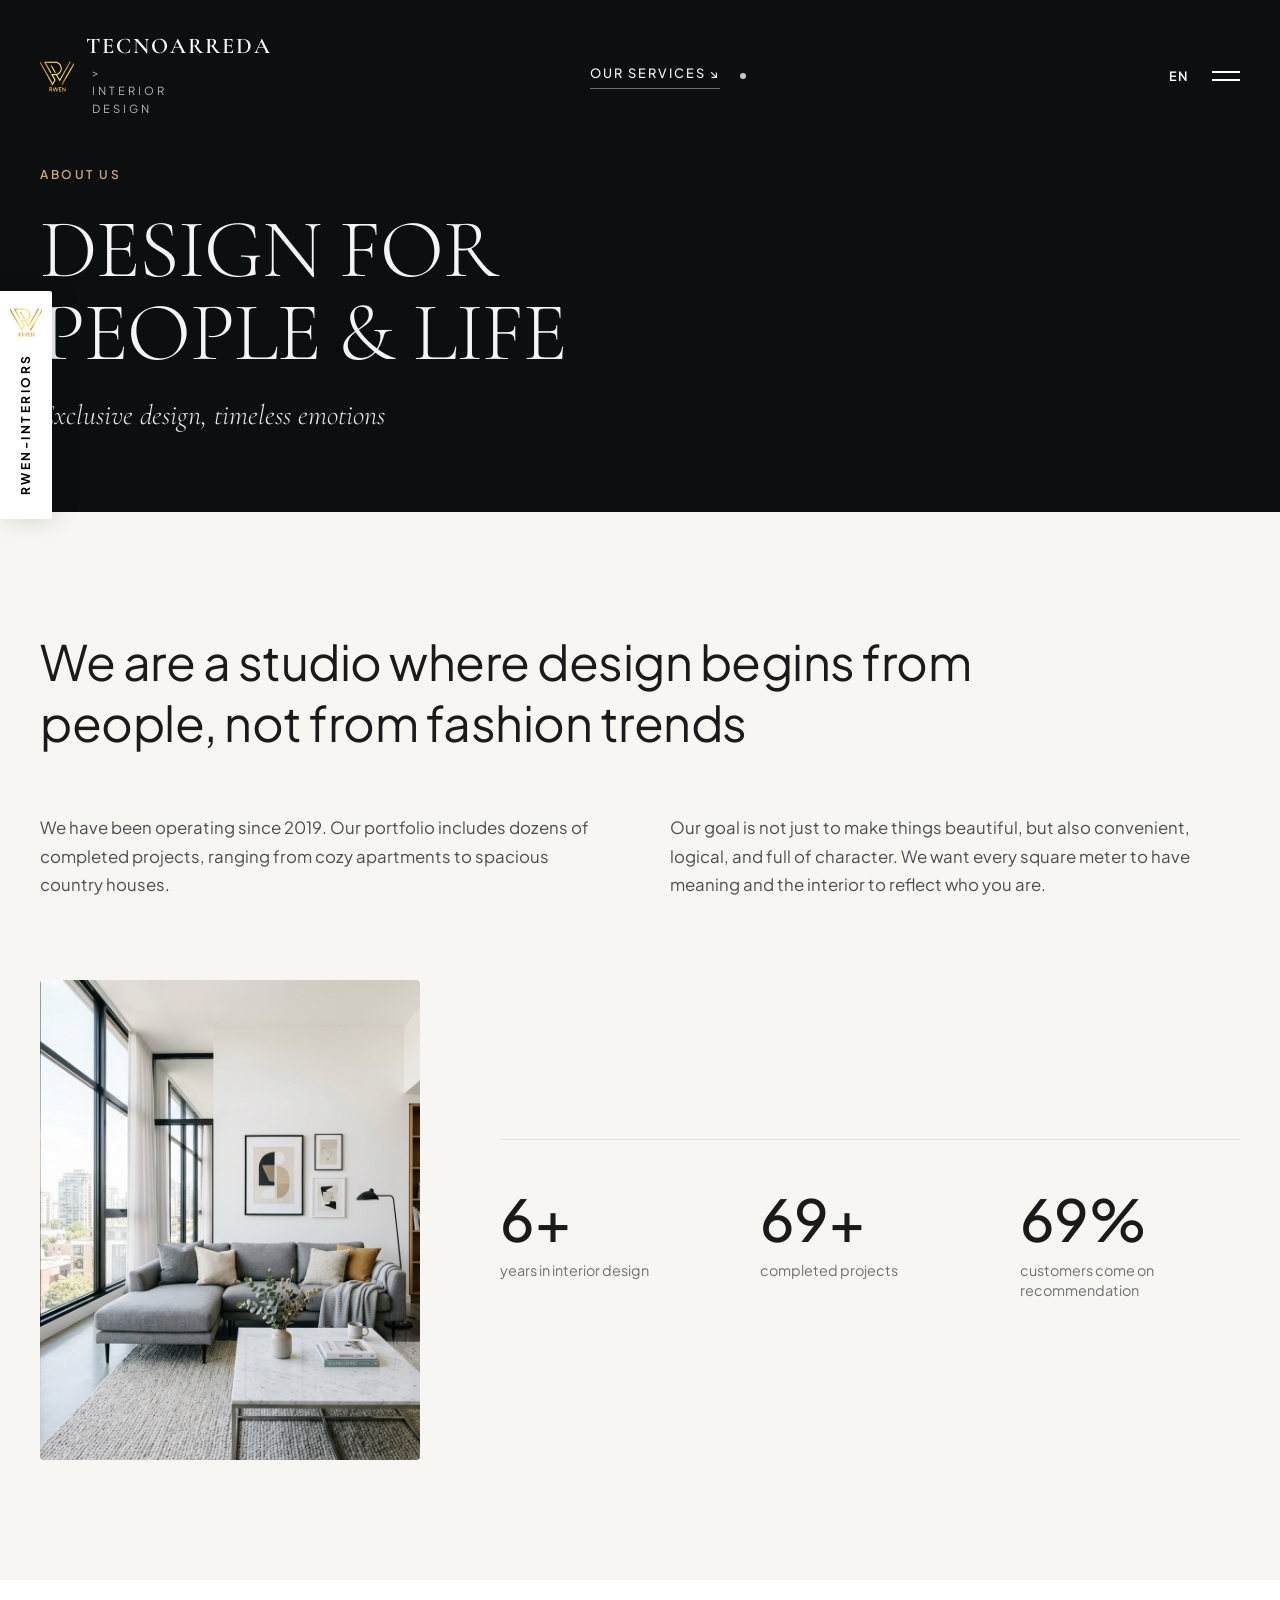
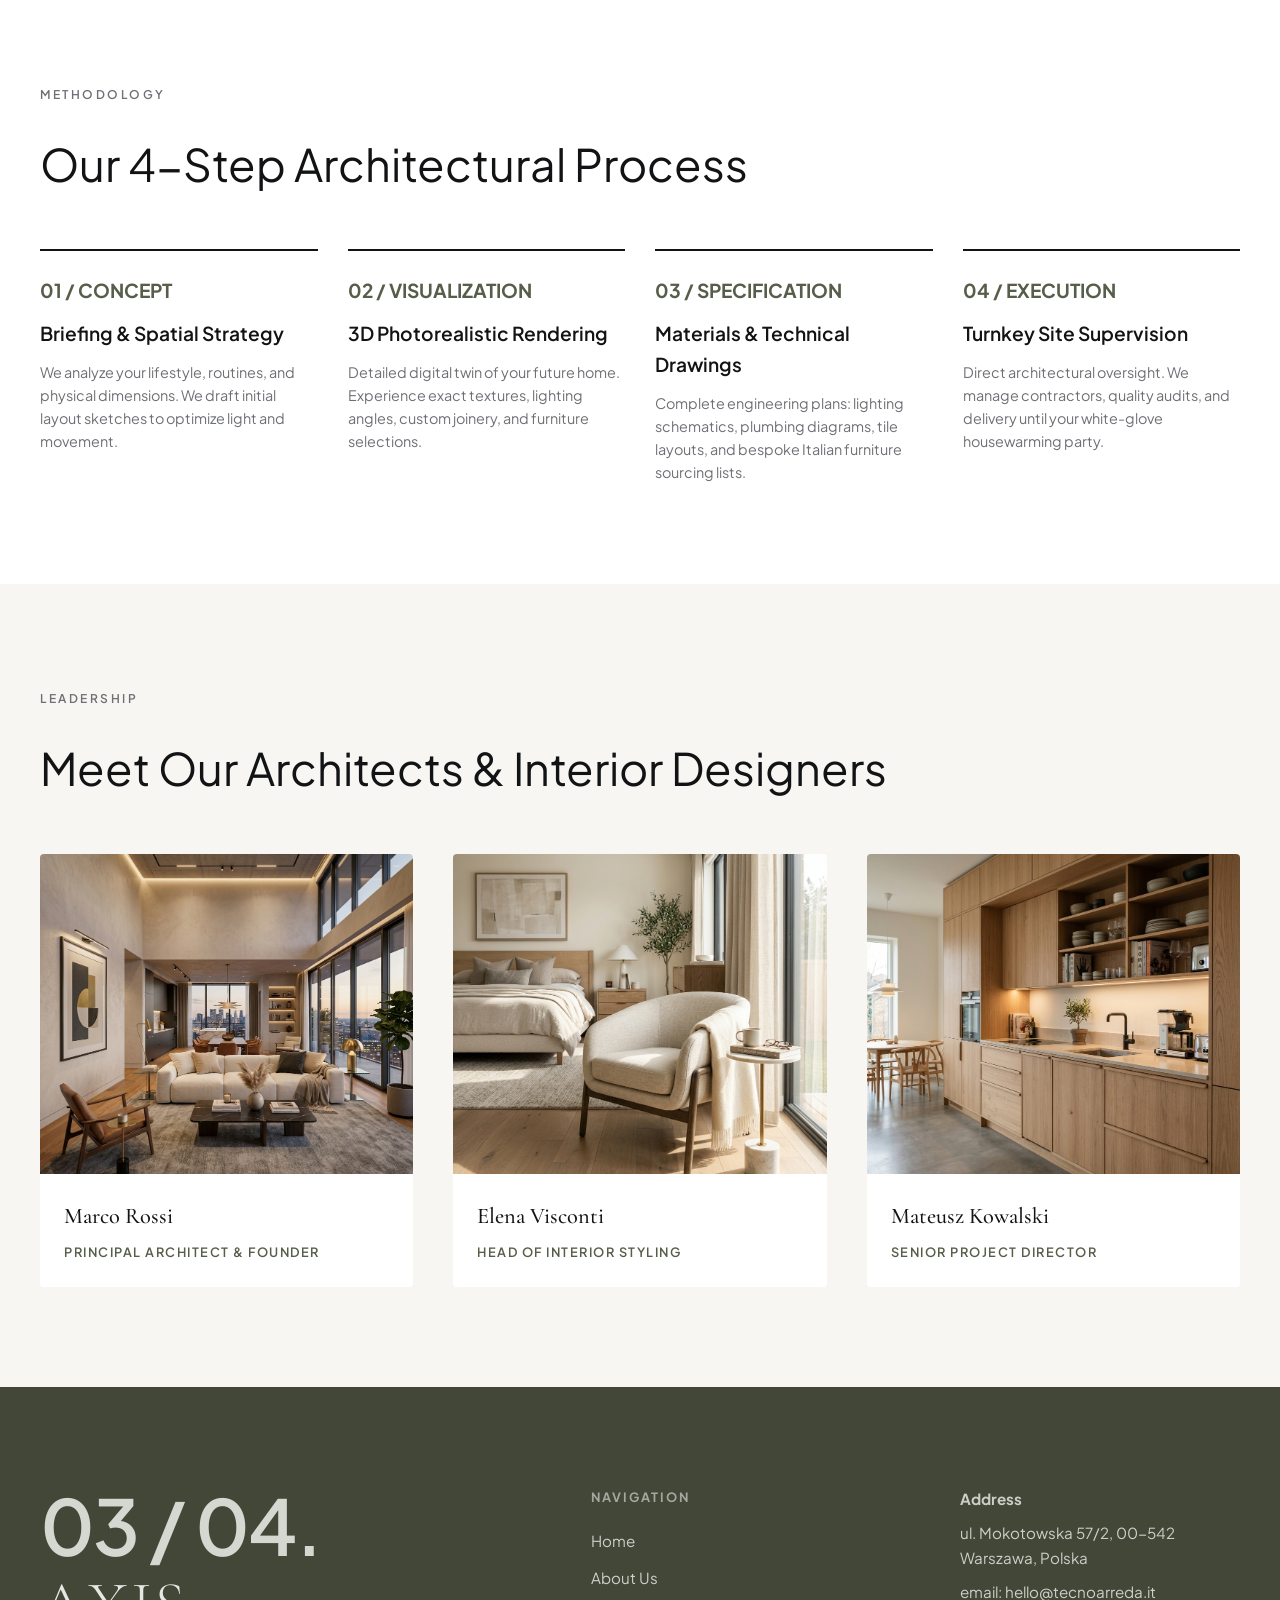
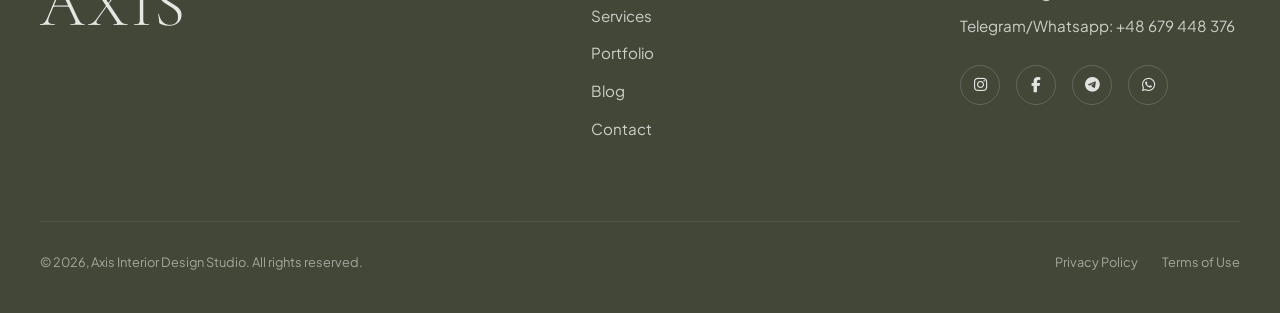
==== aboutt.html @ e4cf28a7 "ui" ====
<!DOCTYPE html>
<html lang="en">
<head>
  <meta charset="UTF-8">
  <meta name="viewport" content="width=device-width, initial-scale=1.0">
  <title>About Us | TECNOARREDA > INTERIOR DESIGN</title>
  <meta name="description" content="Discover the philosophy and team behind Tecnoarreda Architecture Studio. Designing tailored spaces for people since 2019.">
  
  <link rel="stylesheet" href="css/style.css">
  <link rel="stylesheet" href="https://cdnjs.cloudflare.com/ajax/libs/font-awesome/6.4.0/css/all.min.css">
</head>
<body>

  <!-- Left Vertical Badge -->
  <div class="vertical-badge">
    <img src="logo.png" alt="RWEN Interiors Logo" class="badge-logo-img">
    <span class="badge-text">RWEN-INTERIORS</span>
  </div>

  <!-- Site Header -->
  <header class="site-header">
    <div class="header-inner">
      <div class="logo-wrapper">
        <a href="index.html" class="logo-wrapper">
          <img src="logo.png" alt="RWEN Interiors Logo" class="header-logo-img">
          <span class="logo-text">TECNOARREDA <span>> INTERIOR DESIGN</span></span>
        </a>
      </div>
      
      <div class="nav-middle">
        <a href="index.html#services" class="nav-services-btn trigger-modal">
          OUR SERVICES ↘
        </a>
        <div class="nav-dot"></div>
      </div>

      <div class="nav-right">
        <div class="lang-switch">
          <span class="lang-btn active">EN</span>
        </div>
        <div class="menu-toggle" aria-label="Toggle navigation">
          <span></span>
          <span></span>
        </div>
      </div>
    </div>
  </header>

  <!-- Mobile Drawer Menu -->
  <div class="mobile-nav-overlay">
    <div class="mobile-nav-close">&times;</div>
    <ul class="mobile-nav-links">
      <li><a href="index.html">Home</a></li>
      <li><a href="aboutt.html">About Us</a></li>
      <li><a href="index.html#services">Services</a></li>
      <li><a href="gallery.html">Portfolio</a></li>
      <li><a href="blog.html">Blog</a></li>
      <li><a href="contact.html">Contact</a></li>
    </ul>
    <div class="mobile-nav-footer">
      <p>TECNOARREDA Architecture Studio</p>
      <p>hello@tecnoarreda.it</p>
    </div>
  </div>

  <main>
    <!-- ABOUT HERO -->
    <section class="about-hero">
      <div class="container">
        <span class="section-label" style="color: var(--accent-gold);">ABOUT US</span>
        <h1 class="about-hero-title">DESIGN FOR<br>PEOPLE & LIFE</h1>
        <p class="hero-subtitle">
          Exclusive design, timeless emotions
        </p>
      </div>
    </section>

    <!-- PHILOSOPHY SECTION -->
    <section class="about-section">
      <div class="container">
        <div class="about-header">
          <h2 class="about-title">
            We are a studio where design begins from people, not from fashion trends
          </h2>
        </div>

        <div class="about-columns">
          <p class="about-text-p">
            We have been operating since 2019. Our portfolio includes dozens of completed projects, ranging from cozy apartments to spacious country houses.
          </p>
          <p class="about-text-p">
            Our goal is not just to make things beautiful, but also convenient, logical, and full of character. We want every square meter to have meaning and the interior to reflect who you are.
          </p>
        </div>

        <div class="about-grid-content">
          <div class="about-img-box">
            <img src="images/about_interior.jpg" alt="Tecnoarreda Studio Design">
          </div>

          <div class="about-stats-container">
            <div class="stat-item">
              <span class="stat-number" data-target="6" data-suffix="+">6+</span>
              <span class="stat-label">years in interior design</span>
            </div>
            <div class="stat-item">
              <span class="stat-number" data-target="100" data-suffix="+">100+</span>
              <span class="stat-label">completed projects</span>
            </div>
            <div class="stat-item">
              <span class="stat-number" data-target="90" data-suffix="%">90%</span>
              <span class="stat-label">customers come on recommendation</span>
            </div>
          </div>
        </div>
      </div>
    </section>

    <!-- WORKFLOW PROCESS SECTION -->
    <section class="workflow-section">
      <div class="container">
        <span class="section-label">METHODOLOGY</span>
        <h2 style="font-family: var(--font-sans); font-size: clamp(2rem, 3.5vw, 3.5rem); font-weight: 400;">
          Our 4-Step Architectural Process
        </h2>

        <div class="workflow-grid">
          <div class="workflow-card">
            <div class="workflow-num">01 / CONCEPT</div>
            <h3 class="workflow-title">Briefing & Spatial Strategy</h3>
            <p class="workflow-desc">
              We analyze your lifestyle, routines, and physical dimensions. We draft initial layout sketches to optimize light and movement.
            </p>
          </div>

          <div class="workflow-card">
            <div class="workflow-num">02 / VISUALIZATION</div>
            <h3 class="workflow-title">3D Photorealistic Rendering</h3>
            <p class="workflow-desc">
              Detailed digital twin of your future home. Experience exact textures, lighting angles, custom joinery, and furniture selections.
            </p>
          </div>

          <div class="workflow-card">
            <div class="workflow-num">03 / SPECIFICATION</div>
            <h3 class="workflow-title">Materials & Technical Drawings</h3>
            <p class="workflow-desc">
              Complete engineering plans: lighting schematics, plumbing diagrams, tile layouts, and bespoke Italian furniture sourcing lists.
            </p>
          </div>

          <div class="workflow-card">
            <div class="workflow-num">04 / EXECUTION</div>
            <h3 class="workflow-title">Turnkey Site Supervision</h3>
            <p class="workflow-desc">
              Direct architectural oversight. We manage contractors, quality audits, and delivery until your white-glove housewarming party.
            </p>
          </div>
        </div>
      </div>
    </section>

    <!-- TEAM SECTION -->
    <section class="team-section">
      <div class="container">
        <span class="section-label">LEADERSHIP</span>
        <h2 style="font-family: var(--font-sans); font-size: clamp(2rem, 3.5vw, 3.5rem); font-weight: 400;">
          Meet Our Architects & Interior Designers
        </h2>

        <div class="team-grid">
          <div class="team-card">
            <div class="team-img-box">
              <img src="images/contact_1.jpg" alt="Lead Architect">
            </div>
            <div class="team-info">
              <h3 class="team-name">Marco Rossi</h3>
              <span class="team-role">Principal Architect & Founder</span>
            </div>
          </div>

          <div class="team-card">
            <div class="team-img-box">
              <img src="images/contact_2.jpg" alt="Interior Design Director">
            </div>
            <div class="team-info">
              <h3 class="team-name">Elena Visconti</h3>
              <span class="team-role">Head of Interior Styling</span>
            </div>
          </div>

          <div class="team-card">
            <div class="team-img-box">
              <img src="images/testimonial_1.jpg" alt="Project Director">
            </div>
            <div class="team-info">
              <h3 class="team-name">Mateusz Kowalski</h3>
              <span class="team-role">Senior Project Director</span>
            </div>
          </div>
        </div>
      </div>
    </section>
  </main>

  <!-- FOOTER -->
  <footer class="site-footer">
    <div class="container">
      <div class="footer-top">
        <div class="footer-brand">
          <span class="footer-big-num">03 / 04.</span>
          <h2 class="footer-logo-title">Axis</h2>
        </div>

        <div class="footer-nav-col">
          <h4>Navigation</h4>
          <ul>
            <li><a href="index.html">Home</a></li>
            <li><a href="aboutt.html">About Us</a></li>
            <li><a href="index.html#services">Services</a></li>
            <li><a href="gallery.html">Portfolio</a></li>
            <li><a href="blog.html">Blog</a></li>
            <li><a href="contact.html">Contact</a></li>
          </ul>
        </div>

        <div class="footer-contact-info">
          <h4>Address</h4>
          <p>ul. Mokotowska 57/2, 00-542 Warszawa, Polska</p>
          <p>email: hello@tecnoarreda.it</p>
          <p>Telegram/Whatsapp: +48 679 448 376</p>

          <div class="footer-socials">
            <a href="#" class="social-icon-btn" aria-label="Instagram"><i class="fab fa-instagram"></i></a>
            <a href="#" class="social-icon-btn" aria-label="Facebook"><i class="fab fa-facebook-f"></i></a>
            <a href="#" class="social-icon-btn" aria-label="Telegram"><i class="fab fa-telegram-plane"></i></a>
            <a href="#" class="social-icon-btn" aria-label="WhatsApp"><i class="fab fa-whatsapp"></i></a>
          </div>
        </div>
      </div>

      <div class="footer-bottom">
        <p>© 2026, Axis Interior Design Studio. All rights reserved.</p>
        <div class="footer-links-inline">
          <a href="#">Privacy Policy</a>
          <a href="#">Terms of Use</a>
        </div>
      </div>
    </div>
  </footer>

  <!-- Modal Dialog -->
  <div class="modal-overlay">
    <div class="modal-box">
      <span class="modal-close">&times;</span>
      <h3 style="font-family: var(--font-serif); font-size: 2rem; margin-bottom: 12px;">Book a Design Consultation</h3>
      <p style="color: var(--text-muted); font-size: 0.95rem; margin-bottom: 24px;">Our lead interior architects will guide you through space planning, material choices, and cost estimation.</p>
      <form class="contact-form">
        <div class="form-group">
          <input type="text" class="form-input" placeholder="Your Name" required>
        </div>
        <div class="form-group">
          <input type="email" class="form-input" placeholder="Email Address" required>
        </div>
        <button type="submit" class="submit-btn" style="width: 100%;">REQUEST CONSULTATION</button>
      </form>
    </div>
  </div>

  <div class="toast-msg">
    ✓ Thank you! Your request has been sent. We will contact you shortly.
  </div>

  <script src="js/main.js"></script>
</body>
</html>
---- css/style.css ----
/* ==========================================================================
   TECNOARREDA > INTERIOR DESIGN - LUXURY ARCHITECTURAL DESIGN SYSTEM
   ========================================================================== */

@import url('https://fonts.googleapis.com/css2?family=Cormorant+Garamond:ital,wght@0,300;0,400;0,500;0,600;0,700;1,400&family=Plus+Jakarta+Sans:wght@300;400;500;600;700&display=swap');

:root {
  /* Color Palette */
  --bg-dark: #0d0e10;
  --bg-dark-card: #15171b;
  --bg-light: #f7f6f2;
  --bg-light-alt: #efeee8;
  --bg-footer: #424738;
  
  --text-dark: #121315;
  --text-muted: #6e7075;
  --text-light: #f5f5f7;
  --text-light-muted: #a1a3a8;
  
  --accent-gold: #c8a876;
  --accent-olive: #565d49;
  --border-light: rgba(0, 0, 0, 0.08);
  --border-dark: rgba(255, 255, 255, 0.12);

  /* Typography */
  --font-serif: 'Cormorant Garamond', Georgia, serif;
  --font-sans: 'Plus Jakarta Sans', -apple-system, BlinkMacSystemFont, sans-serif;
  
  /* Transitions */
  --transition-smooth: all 0.4s cubic-bezier(0.16, 1, 0.3, 1);
  --transition-fast: all 0.2s ease;
}

/* Reset & Global Base Styles */
*, *::before, *::after {
  box-sizing: border-box;
  margin: 0;
  padding: 0;
}

html {
  scroll-behavior: smooth;
  font-size: 16px;
  background-color: var(--bg-dark);
  color: var(--text-dark);
  font-family: var(--font-sans);
  -webkit-font-smoothing: antialiased;
}

body {
  overflow-x: hidden;
  background-color: var(--bg-light);
  line-height: 1.6;
}

a {
  color: inherit;
  text-decoration: none;
  transition: var(--transition-fast);
}

button {
  font-family: inherit;
  cursor: pointer;
  border: none;
  background: none;
}

img {
  max-width: 100%;
  height: auto;
  display: block;
}

/* Selection Color */
::selection {
  background: #333;
  color: #fff;
}

/* Custom Scrollbar */
::-webkit-scrollbar {
  width: 6px;
}
::-webkit-scrollbar-track {
  background: var(--bg-dark);
}
::-webkit-scrollbar-thumb {
  background: #444;
  border-radius: 3px;
}
::-webkit-scrollbar-thumb:hover {
  background: var(--accent-gold);
}

/* Layout Utilities */
.container {
  width: 100%;
  max-width: 1440px;
  margin: 0 auto;
  padding: 0 40px;
}

@media (max-width: 768px) {
  .container {
    padding: 0 20px;
  }
}

.section-label {
  font-size: 0.75rem;
  text-transform: uppercase;
  letter-spacing: 2.5px;
  color: var(--text-muted);
  font-weight: 600;
  margin-bottom: 24px;
  display: inline-block;
}

/* ==========================================================================
   LEFT FIXED BADGE / SIDEBAR
   ========================================================================== */
.vertical-badge {
  position: fixed;
  left: 0;
  top: 45%;
  transform: translateY(-50%);
  z-index: 100;
  background: #ffffff;
  color: #000000;
  padding: 16px 10px 24px 10px;
  display: flex;
  flex-direction: column;
  align-items: center;
  gap: 16px;
  box-shadow: 4px 0 25px rgba(0, 0, 0, 0.15);
  font-family: var(--font-sans);
  border-top-right-radius: 2px;
  border-bottom-right-radius: 2px;
}

.vertical-badge .badge-logo-img {
  width: 32px;
  height: auto;
  display: block;
}

.vertical-badge .badge-text {
  writing-mode: vertical-rl;
  transform: rotate(180deg);
  font-size: 0.75rem;
  font-weight: 700;
  letter-spacing: 2.5px;
  text-transform: uppercase;
  color: #000000;
  white-space: nowrap;
}

@media (max-width: 1024px) {
  .vertical-badge {
    display: none;
  }
}

/* ==========================================================================
   HEADER NAVIGATION
   ========================================================================== */
.site-header {
  position: fixed;
  top: 0;
  left: 0;
  width: 100%;
  z-index: 90;
  padding: 28px 40px;
  transition: var(--transition-smooth);
  color: var(--text-light);
}

.site-header.scrolled {
  background: rgba(13, 14, 16, 0.85);
  backdrop-filter: blur(12px);
  padding: 18px 40px;
  border-bottom: 1px solid var(--border-dark);
}

.header-inner {
  display: flex;
  align-items: center;
  justify-content: space-between;
  max-width: 1440px;
  margin: 0 auto;
}

.logo-wrapper {
  display: flex;
  align-items: center;
  gap: 12px;
}

.header-logo-img {
  height: 32px;
  width: auto;
  object-fit: contain;
}

.logo-text {
  font-family: var(--font-serif);
  font-size: 1.4rem;
  font-weight: 600;
  letter-spacing: 2px;
  text-transform: uppercase;
  color: #ffffff;
  width: 80px;
}

.logo-text span {
  font-family: var(--font-sans);
  font-size: 0.7rem;
  font-weight: 400;
  letter-spacing: 3px;
  opacity: 0.7;
  display: inline-block;
  margin-left: 6px;
}

.nav-middle {
  display: flex;
  align-items: center;
  gap: 20px;
}

.nav-services-btn {
  font-size: 0.8rem;
  text-transform: uppercase;
  letter-spacing: 2px;
  font-weight: 500;
  color: var(--text-light);
  display: flex;
  align-items: center;
  gap: 8px;
  padding-bottom: 4px;
  border-bottom: 1px solid rgba(255, 255, 255, 0.4);
  transition: var(--transition-fast);
}

.nav-services-btn:hover {
  border-bottom-color: #ffffff;
  transform: translateY(-1px);
}

.nav-dot {
  width: 6px;
  height: 6px;
  background-color: var(--text-light);
  border-radius: 50%;
  opacity: 0.8;
}

.nav-right {
  display: flex;
  align-items: center;
  gap: 24px;
}

.lang-switch {
  display: flex;
  align-items: center;
  gap: 6px;
  font-size: 0.8rem;
  font-weight: 600;
  letter-spacing: 1px;
}

.lang-btn {
  color: rgba(255, 255, 255, 0.5);
  transition: var(--transition-fast);
  cursor: pointer;
}

.lang-btn.active, .lang-btn:hover {
  color: #ffffff;
}

.menu-toggle {
  display: flex;
  flex-direction: column;
  justify-content: center;
  gap: 6px;
  width: 28px;
  height: 24px;
  cursor: pointer;
}

.menu-toggle span {
  display: block;
  width: 100%;
  height: 2px;
  background-color: #ffffff;
  transition: var(--transition-smooth);
}

.menu-toggle:hover span:first-child {
  transform: translateX(3px);
}
.menu-toggle:hover span:last-child {
  transform: translateX(-3px);
}

/* Mobile Drawer Menu */
.mobile-nav-overlay {
  position: fixed;
  top: 0;
  right: -100%;
  width: 100%;
  max-width: 480px;
  height: 100vh;
  background-color: var(--bg-dark);
  z-index: 100;
  padding: 80px 40px;
  display: flex;
  flex-direction: column;
  justify-content: space-between;
  transition: var(--transition-smooth);
  box-shadow: -10px 0 30px rgba(0, 0, 0, 0.5);
}

.mobile-nav-overlay.open {
  right: 0;
}

.mobile-nav-close {
  position: absolute;
  top: 30px;
  right: 40px;
  font-size: 2rem;
  color: #fff;
  cursor: pointer;
}

.mobile-nav-links {
  list-style: none;
  display: flex;
  flex-direction: column;
  gap: 24px;
}

.mobile-nav-links a {
  font-family: var(--font-serif);
  font-size: 2.2rem;
  color: rgba(255, 255, 255, 0.7);
  transition: var(--transition-fast);
}

.mobile-nav-links a:hover {
  color: #ffffff;
  padding-left: 10px;
}

.mobile-nav-footer {
  color: var(--text-light-muted);
  font-size: 0.85rem;
}

/* ==========================================================================
   SECTION 1: HERO SECTION
   ========================================================================== */
.hero-section {
  position: relative;
  width: 100%;
  min-height: 100vh;
  background-color: var(--bg-dark);
  color: var(--text-light);
  display: flex;
  flex-direction: column;
  justify-content: space-between;
  padding: 160px 0 60px 0;
  overflow: hidden;
}

.hero-bg-wrapper {
  position: absolute;
  top: 0;
  left: 0;
  width: 100%;
  height: 100%;
  z-index: 1;
}

.hero-bg-img {
  width: 100%;
  height: 100%;
  object-fit: cover;
  filter: brightness(0.45) contrast(1.1);
  transform: scale(1.05);
  animation: heroZoom 20s infinite alternate ease-in-out;
}

@keyframes heroZoom {
  0% { transform: scale(1.03); }
  100% { transform: scale(1.08); }
}

.hero-overlay {
  position: absolute;
  top: 0;
  left: 0;
  width: 100%;
  height: 100%;
  background: linear-gradient(180deg, rgba(13, 14, 16, 0.6) 0%, rgba(13, 14, 16, 0.2) 50%, rgba(13, 14, 16, 0.85) 100%);
  z-index: 2;
}

.hero-content {
  position: relative;
  z-index: 5;
  height: 100%;
  display: flex;
  flex-direction: column;
  justify-content: space-between;
}

.hero-typography {
  margin-top: 40px;
}

.hero-title-top {
  font-family: var(--font-serif);
  font-size: clamp(3.2rem, 8.5vw, 8.5rem);
  font-weight: 300;
  line-height: 0.95;
  letter-spacing: -1px;
  text-transform: uppercase;
  color: #ffffff;
  text-shadow: 0 4px 20px rgba(0, 0, 0, 0.4);
}

.hero-title-bottom {
  font-family: var(--font-serif);
  font-size: clamp(3.2rem, 8.5vw, 8.5rem);
  font-weight: 300;
  line-height: 0.95;
  letter-spacing: -1px;
  text-transform: uppercase;
  color: #ffffff;
  text-align: right;
  margin-top: 10px;
  text-shadow: 0 4px 20px rgba(0, 0, 0, 0.4);
}

.hero-bottom-bar {
  display: flex;
  justify-content: space-between;
  align-items: flex-end;
  margin-top: 80px;
  padding-top: 30px;
  border-top: 1px solid rgba(255, 255, 255, 0.15);
}

.hero-subtitle {
  font-family: var(--font-serif);
  font-size: clamp(1.4rem, 2.2vw, 2.4rem);
  font-weight: 300;
  font-style: italic;
  max-width: 450px;
  line-height: 1.2;
  color: rgba(255, 255, 255, 0.9);
}

.hero-scroll-indicator {
  display: flex;
  align-items: center;
  gap: 12px;
  font-size: 0.75rem;
  letter-spacing: 2px;
  text-transform: uppercase;
  opacity: 0.7;
}

.hero-scroll-line {
  width: 40px;
  height: 1px;
  background-color: #fff;
  position: relative;
  overflow: hidden;
}

.hero-scroll-line::after {
  content: '';
  position: absolute;
  top: 0;
  left: -100%;
  width: 100%;
  height: 100%;
  background-color: var(--accent-gold);
  animation: scrollLine 2s infinite;
}

@keyframes scrollLine {
  0% { left: -100%; }
  100% { left: 100%; }
}

/* ==========================================================================
   SECTION 2: ABOUT US
   ========================================================================== */
.about-section {
  padding: 120px 0;
  background-color: var(--bg-light);
  color: var(--text-dark);
}

.about-header {
  margin-bottom: 60px;
}

.about-title {
  font-family: var(--font-sans);
  font-size: clamp(2rem, 3.8vw, 3.8rem);
  font-weight: 400;
  line-height: 1.25;
  letter-spacing: -0.5px;
  max-width: 1100px;
  color: #1a1a1a;
}

.about-columns {
  display: grid;
  grid-template-columns: 1fr 1fr;
  gap: 60px;
  margin-bottom: 80px;
}

@media (max-width: 768px) {
  .about-columns {
    grid-template-columns: 1fr;
    gap: 30px;
  }
}

.about-text-p {
  font-size: 1.05rem;
  color: #4a4c52;
  line-height: 1.7;
}

.about-grid-content {
  display: grid;
  grid-template-columns: 380px 1fr;
  gap: 80px;
  align-items: center;
}

@media (max-width: 1024px) {
  .about-grid-content {
    grid-template-columns: 1fr;
    gap: 50px;
  }
}

.about-img-box {
  width: 100%;
  height: 480px;
  overflow: hidden;
  border-radius: 4px;
  position: relative;
}

.about-img-box img {
  width: 100%;
  height: 100%;
  object-fit: cover;
  transition: transform 0.8s ease;
}

.about-img-box:hover img {
  transform: scale(1.05);
}

.about-stats-container {
  display: grid;
  grid-template-columns: repeat(3, 1fr);
  gap: 40px;
  border-top: 1px solid var(--border-light);
  padding-top: 50px;
}

@media (max-width: 640px) {
  .about-stats-container {
    grid-template-columns: 1fr;
    gap: 30px;
  }
}

.stat-item {
  display: flex;
  flex-direction: column;
}

.stat-number {
  font-family: var(--font-sans);
  font-size: clamp(3rem, 4.5vw, 4.5rem);
  font-weight: 500;
  line-height: 1;
  color: #1a1a1a;
  margin-bottom: 12px;
}

.stat-label {
  font-size: 0.9rem;
  color: var(--text-muted);
  max-width: 160px;
  line-height: 1.4;
}

/* ==========================================================================
   SECTION 3: POPULAR SERVICES
   ========================================================================== */
.services-section {
  padding: 120px 0;
  background-color: #ffffff;
  color: var(--text-dark);
}

.services-top-bar {
  display: flex;
  justify-content: space-between;
  align-items: flex-end;
  margin-bottom: 40px;
}

.services-title {
  font-family: var(--font-sans);
  font-size: clamp(2rem, 3.5vw, 3.5rem);
  font-weight: 400;
  max-width: 750px;
  line-height: 1.2;
}

.see-all-link {
  font-size: 0.85rem;
  font-weight: 600;
  text-transform: uppercase;
  letter-spacing: 1px;
  color: var(--text-muted);
  border-bottom: 1px solid var(--text-muted);
  padding-bottom: 4px;
  transition: var(--transition-fast);

}

.see-all-link:hover {
  color: #000;
  border-bottom-color: #000;
}

.services-note {
  font-size: 0.85rem;
  color: var(--text-muted);
  max-width: 500px;
  margin-bottom: 60px;
}

.services-list {
  display: flex;
  flex-direction: column;
  border-top: 1px solid var(--border-light);
}

.service-row {
  border-bottom: 1px solid var(--border-light);
  padding: 40px 0;
  display: grid;
  grid-template-columns: 280px 1fr 180px;
  gap: 40px;
  align-items: start;
  transition: background-color 0.3s ease;
}

.service-row:hover {
  background-color: #fbfbf9;
}

@media (max-width: 900px) {
  .service-row {
    grid-template-columns: 1fr;
    gap: 20px;
  }
}

.service-name {
  font-size: 1.4rem;
  font-weight: 500;
  color: #1a1a1a;
}

.service-desc-short {
  font-size: 0.95rem;
  color: var(--text-muted);
  margin-top: 8px;
}

.service-included {
  font-size: 0.95rem;
  color: #333;
}

.service-included-title {
  font-size: 0.8rem;
  text-transform: uppercase;
  letter-spacing: 1px;
  color: var(--text-muted);
  margin-bottom: 12px;
  font-weight: 600;
}

.service-included ul {
  list-style: none;
  display: flex;
  flex-direction: column;
  gap: 8px;
}

.service-included ul li {
  position: relative;
  padding-left: 16px;
  line-height: 1.5;
}

.service-included ul li::before {
  content: '—';
  position: absolute;
  left: 0;
  color: var(--text-muted);
}

.service-price {
  font-size: 1.3rem;
  font-weight: 500;
  color: #1a1a1a;
  text-align: right;
}

@media (max-width: 900px) {
  .service-price {
    text-align: left;
  }
}

.service-banner-wrapper {
  margin-top: 90px;
  width: 100%;
  height: 580px;
  border-radius: 6px;
  overflow: hidden;
}

.service-banner-wrapper img {
  width: 100%;
  height: 100%;
  object-fit: cover;
}

/* ==========================================================================
   SECTION 4: FEEDBACK / TESTIMONIALS
   ========================================================================== */
.feedback-section {
  padding: 120px 0;
  background-color: var(--bg-light);
  color: var(--text-dark);
}

.feedback-header-flex {
  display: flex;
  justify-content: space-between;
  align-items: flex-start;
  gap: 60px;
  margin-bottom: 60px;
}

@media (max-width: 768px) {
  .feedback-header-flex {
    flex-direction: column;
    gap: 20px;
  }
}

.feedback-main-title {
  font-family: var(--font-sans);
  font-size: clamp(2rem, 3.5vw, 3.5rem);
  font-weight: 400;
}

.feedback-intro-text {
  max-width: 520px;
  font-size: 0.95rem;
  color: var(--text-muted);
  line-height: 1.7;
}

.testimonials-grid {
  display: grid;
  grid-template-columns: 1fr 1fr;
  gap: 40px;
}

@media (max-width: 900px) {
  .testimonials-grid {
    grid-template-columns: 1fr;
  }
}

.testimonial-card {
  background: #ffffff;
  border-radius: 4px;
  padding: 32px;
  display: flex;
  flex-direction: column;
  justify-content: space-between;
  box-shadow: 0 4px 20px rgba(0,0,0,0.03);
  transition: transform 0.3s ease, box-shadow 0.3s ease;
}

.testimonial-card:hover {
  transform: translateY(-5px);
  box-shadow: 0 10px 30px rgba(0,0,0,0.08);
}

.testimonial-img-box {
  width: 100%;
  height: 320px;
  border-radius: 4px;
  overflow: hidden;
  margin-bottom: 24px;
}

.testimonial-img-box img {
  width: 100%;
  height: 100%;
  object-fit: cover;
}

.testimonial-quote {
  font-size: 1.05rem;
  color: #2c2d30;
  line-height: 1.6;
  margin-bottom: 20px;
}

.testimonial-author {
  font-size: 0.85rem;
  color: var(--text-muted);
  font-weight: 500;
}

.testimonial-sub {
  font-size: 0.8rem;
  color: #999;
  margin-top: 6px;
}

/* ==========================================================================
   SECTION 5: CONTACT / DISCUSS PROJECT
   ========================================================================== */
.contact-section {
  padding: 120px 0;
  background-color: #ffffff;
}

.contact-grid {
  display: grid;
  grid-template-columns: 1fr 1.1fr;
  gap: 80px;
  align-items: center;
}

@media (max-width: 1024px) {
  .contact-grid {
    grid-template-columns: 1fr;
    gap: 60px;
  }
}

.contact-title {
  font-family: var(--font-sans);
  font-size: clamp(2.2rem, 3.8vw, 3.8rem);
  font-weight: 400;
  line-height: 1.2;
  margin-bottom: 16px;
}

.contact-subtitle {
  font-size: 1rem;
  color: var(--text-muted);
  margin-bottom: 40px;
  max-width: 480px;
}

.contact-form {
  display: flex;
  flex-direction: column;
  gap: 24px;
}

.form-group {
  display: flex;
  flex-direction: column;
}

.form-input {
  width: 100%;
  padding: 16px 20px;
  border: 1px solid var(--border-light);
  background-color: #fbfbf9;
  font-family: var(--font-sans);
  font-size: 0.95rem;
  border-radius: 4px;
  transition: var(--transition-fast);
  outline: none;
}

.form-input:focus {
  border-color: var(--text-dark);
  background-color: #ffffff;
}

.submit-btn {
  background-color: var(--accent-olive);
  color: #ffffff;
  padding: 18px 30px;
  font-size: 0.85rem;
  text-transform: uppercase;
  letter-spacing: 2px;
  font-weight: 600;
  border-radius: 4px;
  transition: var(--transition-smooth);
  margin-top: 10px;
}

.submit-btn:hover {
  background-color: #3f4534;
  transform: translateY(-2px);
  box-shadow: 0 6px 20px rgba(86, 93, 73, 0.3);
}

.form-disclaimer {
  font-size: 0.75rem;
  color: #999;
  margin-top: 8px;
  line-height: 1.4;
}

/* Contact Image Collage */
.contact-collage {
  display: grid;
  grid-template-columns: 1.2fr 0.8fr;
  gap: 20px;
}

.collage-main {
  height: 480px;
  border-radius: 4px;
  overflow: hidden;
}

.collage-stacked {
  display: flex;
  flex-direction: column;
  gap: 20px;
}

.collage-sub {
  height: 230px;
  border-radius: 4px;
  overflow: hidden;
}

.contact-collage img {
  width: 100%;
  height: 100%;
  object-fit: cover;
  transition: transform 0.6s ease;
}

.contact-collage div:hover img {
  transform: scale(1.05);
}

/* Toast Message */
.toast-msg {
  position: fixed;
  bottom: 30px;
  right: 30px;
  background: var(--bg-dark);
  color: #fff;
  padding: 16px 24px;
  border-radius: 4px;
  z-index: 200;
  box-shadow: 0 10px 30px rgba(0,0,0,0.3);
  display: flex;
  align-items: center;
  gap: 12px;
  transform: translateY(100px);
  opacity: 0;
  transition: var(--transition-smooth);
}

.toast-msg.show {
  transform: translateY(0);
  opacity: 1;
}

/* ==========================================================================
   SECTION 6: FOOTER
   ========================================================================== */
.site-footer {
  background-color: var(--bg-footer);
  color: #e5e7e2;
  padding: 100px 0 40px 0;
}

.footer-top {
  display: flex;
  justify-content: space-between;
  align-items: flex-start;
  flex-wrap: wrap;
  gap: 60px;
  margin-bottom: 80px;
}

.footer-brand {
  display: flex;
  flex-direction: column;
}

.footer-big-num {
  font-family: var(--font-sans);
  font-size: clamp(3rem, 6vw, 6rem);
  font-weight: 600;
  line-height: 1;
  opacity: 0.9;
  letter-spacing: -2px;
}

.footer-logo-title {
  font-family: var(--font-serif);
  font-size: clamp(2.5rem, 5vw, 5rem);
  font-weight: 300;
  letter-spacing: 2px;
  text-transform: uppercase;
  margin-top: -10px;
}

.footer-nav-col h4 {
  font-size: 0.8rem;
  text-transform: uppercase;
  letter-spacing: 2px;
  margin-bottom: 20px;
  opacity: 0.6;
}

.footer-nav-col ul {
  list-style: none;
  display: flex;
  flex-direction: column;
  gap: 12px;
}

.footer-nav-col ul a {
  font-size: 0.95rem;
  opacity: 0.85;
  transition: var(--transition-fast);
}

.footer-nav-col ul a:hover {
  opacity: 1;
  color: #ffffff;
  padding-left: 4px;
}

.footer-contact-info {
  display: flex;
  flex-direction: column;
  gap: 10px;
  font-size: 0.95rem;
  opacity: 0.85;
  max-width: 280px;
}

.footer-socials {
  display: flex;
  gap: 16px;
  margin-top: 16px;
}

.social-icon-btn {
  width: 40px;
  height: 40px;
  border-radius: 50%;
  border: 1px solid rgba(255,255,255,0.2);
  display: flex;
  align-items: center;
  justify-content: center;
  color: #fff;
  transition: var(--transition-fast);
}

.social-icon-btn:hover {
  background: #ffffff;
  color: var(--bg-footer);
  transform: translateY(-3px);
}

.footer-bottom {
  border-top: 1px solid rgba(255, 255, 255, 0.12);
  padding-top: 30px;
  display: flex;
  justify-content: space-between;
  align-items: center;
  font-size: 0.8rem;
  opacity: 0.6;
  flex-wrap: wrap;
  gap: 20px;
}

.footer-links-inline {
  display: flex;
  gap: 24px;
}

/* Modal Popup for Services / Inquiry */
.modal-overlay {
  position: fixed;
  top: 0;
  left: 0;
  width: 100vw;
  height: 100vh;
  background: rgba(0, 0, 0, 0.75);
  backdrop-filter: blur(8px);
  z-index: 300;
  display: flex;
  align-items: center;
  justify-content: center;
  opacity: 0;
  pointer-events: none;
  transition: var(--transition-smooth);
}

.modal-overlay.active {
  opacity: 1;
  pointer-events: all;
}

.modal-box {
  background: #ffffff;
  width: 90%;
  max-width: 560px;
  padding: 40px;
  border-radius: 6px;
  position: relative;
  transform: translateY(30px);
  transition: var(--transition-smooth);
}

.modal-overlay.active .modal-box {
  transform: translateY(0);
}

.modal-close {
  position: absolute;
  top: 20px;
  right: 24px;
  font-size: 1.8rem;
  color: #666;
  cursor: pointer;
}

/* ==========================================================================
   BLOG PAGE STYLES
   ========================================================================== */
.blog-hero {
  padding: 160px 0 60px 0;
  background-color: var(--bg-dark);
  color: var(--text-light);
  border-bottom: 1px solid var(--border-dark);
}

.blog-hero-title {
  font-family: var(--font-serif);
  font-size: clamp(3rem, 6.5vw, 6.5rem);
  font-weight: 300;
  text-transform: uppercase;
  letter-spacing: -1px;
  line-height: 1;
  margin-bottom: 20px;
}

.blog-hero-desc {
  font-size: 1.1rem;
  color: var(--text-light-muted);
  max-width: 600px;
  line-height: 1.6;
}

.blog-main-section {
  padding: 80px 0 120px 0;
  background-color: var(--bg-light);
}

/* Blog Category Filter Tabs */
.blog-filters {
  display: flex;
  gap: 16px;
  flex-wrap: wrap;
  margin-bottom: 60px;
}

.filter-btn {
  padding: 10px 22px;
  border-radius: 30px;
  border: 1px solid var(--border-light);
  background: #ffffff;
  font-size: 0.85rem;
  font-weight: 500;
  color: var(--text-muted);
  transition: var(--transition-fast);
  cursor: pointer;
}

.filter-btn.active, .filter-btn:hover {
  background: var(--bg-dark);
  color: #ffffff;
  border-color: var(--bg-dark);
}

/* Featured Article Card */
.featured-post {
  display: grid;
  grid-template-columns: 1.2fr 0.8fr;
  gap: 50px;
  background: #ffffff;
  border-radius: 6px;
  overflow: hidden;
  box-shadow: 0 10px 30px rgba(0, 0, 0, 0.04);
  margin-bottom: 80px;
  transition: var(--transition-smooth);
}

.featured-post:hover {
  transform: translateY(-4px);
  box-shadow: 0 15px 40px rgba(0, 0, 0, 0.08);
}

@media (max-width: 900px) {
  .featured-post {
    grid-template-columns: 1fr;
  }
}

.featured-post-img {
  width: 100%;
  height: 420px;
  overflow: hidden;
}

.featured-post-img img {
  width: 100%;
  height: 100%;
  object-fit: cover;
  transition: transform 0.8s ease;
}

.featured-post:hover .featured-post-img img {
  transform: scale(1.05);
}

.featured-post-content {
  padding: 50px 40px 50px 0;
  display: flex;
  flex-direction: column;
  justify-content: center;
}

@media (max-width: 900px) {
  .featured-post-content {
    padding: 30px;
  }
}

.post-meta {
  display: flex;
  align-items: center;
  gap: 16px;
  font-size: 0.8rem;
  text-transform: uppercase;
  letter-spacing: 1.5px;
  color: var(--text-muted);
  margin-bottom: 16px;
}

.post-category {
  color: var(--accent-olive);
  font-weight: 700;
}

.featured-post-title {
  font-family: var(--font-serif);
  font-size: clamp(2rem, 3vw, 2.8rem);
  font-weight: 400;
  line-height: 1.2;
  margin-bottom: 20px;
  color: var(--text-dark);
}

.post-excerpt {
  font-size: 0.95rem;
  color: var(--text-muted);
  line-height: 1.7;
  margin-bottom: 30px;
}

.read-more-btn {
  display: inline-flex;
  align-items: center;
  gap: 8px;
  font-size: 0.85rem;
  font-weight: 700;
  text-transform: uppercase;
  letter-spacing: 1.5px;
  color: var(--text-dark);
  border-bottom: 1px solid var(--text-dark);
  padding-bottom: 4px;
  width: fit-content;
  transition: var(--transition-fast);
}

.read-more-btn:hover {
  color: var(--accent-olive);
  border-bottom-color: var(--accent-olive);
  gap: 12px;
}

/* Blog Grid */
.blog-grid {
  display: grid;
  grid-template-columns: repeat(3, 1fr);
  gap: 40px;
}

@media (max-width: 1024px) {
  .blog-grid {
    grid-template-columns: repeat(2, 1fr);
  }
}

@media (max-width: 640px) {
  .blog-grid {
    grid-template-columns: 1fr;
  }
}

.blog-card {
  background: #ffffff;
  border-radius: 6px;
  overflow: hidden;
  display: flex;
  flex-direction: column;
  box-shadow: 0 4px 20px rgba(0,0,0,0.03);
  transition: var(--transition-smooth);
}

.blog-card:hover {
  transform: translateY(-5px);
  box-shadow: 0 10px 30px rgba(0,0,0,0.08);
}

.blog-card-img {
  width: 100%;
  height: 240px;
  overflow: hidden;
}

.blog-card-img img {
  width: 100%;
  height: 100%;
  object-fit: cover;
  transition: transform 0.6s ease;
}

.blog-card:hover .blog-card-img img {
  transform: scale(1.06);
}

.blog-card-body {
  padding: 30px;
  display: flex;
  flex-direction: column;
  flex-grow: 1;
  justify-content: space-between;
}

.blog-card-title {
  font-family: var(--font-serif);
  font-size: 1.5rem;
  font-weight: 400;
  line-height: 1.3;
  margin-bottom: 14px;
  color: var(--text-dark);
}

/* Newsletter Section */
.newsletter-section {
  padding: 100px 0;
  background-color: var(--bg-dark);
  color: var(--text-light);
  text-align: center;
}

.newsletter-box {
  max-width: 680px;
  margin: 0 auto;
}

.newsletter-title {
  font-family: var(--font-serif);
  font-size: clamp(2.2rem, 4vw, 3.5rem);
  font-weight: 300;
  margin-bottom: 16px;
}

.newsletter-desc {
  font-size: 1rem;
  color: var(--text-light-muted);
  margin-bottom: 40px;
}

.newsletter-form {
  display: flex;
  gap: 12px;
  max-width: 520px;
  margin: 0 auto;
}

@media (max-width: 600px) {
  .newsletter-form {
    flex-direction: column;
  }
}

.newsletter-input {
  flex-grow: 1;
  padding: 16px 20px;
  border-radius: 4px;
  border: 1px solid var(--border-dark);
  background: var(--bg-dark-card);
  color: #fff;
  font-family: var(--font-sans);
  outline: none;
}

.newsletter-input:focus {
  border-color: var(--accent-gold);
}

.newsletter-btn {
  background: #ffffff;
  color: var(--bg-dark);
  padding: 16px 28px;
  font-size: 0.85rem;
  font-weight: 700;
  letter-spacing: 1.5px;
  text-transform: uppercase;
  border-radius: 4px;
  transition: var(--transition-fast);
  white-space: nowrap;
}

.newsletter-btn:hover {
  background: var(--accent-gold);
  color: #ffffff;
}

/* ==========================================================================
   ABOUT PAGE STYLES (aboutt.html)
   ========================================================================== */
.about-hero {
  padding: 160px 0 80px 0;
  background-color: var(--bg-dark);
  color: var(--text-light);
}

.about-hero-title {
  font-family: var(--font-serif);
  font-size: clamp(3rem, 6.5vw, 6.5rem);
  font-weight: 300;
  text-transform: uppercase;
  letter-spacing: -1px;
  line-height: 1;
  margin-bottom: 24px;
}

.workflow-section {
  padding: 100px 0;
  background-color: #ffffff;
}

.workflow-grid {
  display: grid;
  grid-template-columns: repeat(4, 1fr);
  gap: 30px;
  margin-top: 50px;
}

@media (max-width: 1024px) {
  .workflow-grid {
    grid-template-columns: repeat(2, 1fr);
  }
}

@media (max-width: 600px) {
  .workflow-grid {
    grid-template-columns: 1fr;
  }
}

.workflow-card {
  border-top: 2px solid var(--text-dark);
  padding-top: 24px;
}

.workflow-num {
  font-family: var(--font-sans);
  font-size: 1.2rem;
  font-weight: 700;
  color: var(--accent-olive);
  margin-bottom: 12px;
}

.workflow-title {
  font-size: 1.2rem;
  font-weight: 600;
  margin-bottom: 12px;
}

.workflow-desc {
  font-size: 0.9rem;
  color: var(--text-muted);
  line-height: 1.6;
}

.team-section {
  padding: 100px 0;
  background-color: var(--bg-light);
}

.team-grid {
  display: grid;
  grid-template-columns: repeat(3, 1fr);
  gap: 40px;
  margin-top: 50px;
}

@media (max-width: 900px) {
  .team-grid {
    grid-template-columns: 1fr;
  }
}

.team-card {
  background: #ffffff;
  border-radius: 4px;
  overflow: hidden;
}

.team-img-box {
  width: 100%;
  height: 320px;
  overflow: hidden;
}

.team-img-box img {
  width: 100%;
  height: 100%;
  object-fit: cover;
  transition: transform 0.6s ease;
}

.team-card:hover .team-img-box img {
  transform: scale(1.05);
}

.team-info {
  padding: 24px;
}

.team-name {
  font-family: var(--font-serif);
  font-size: 1.4rem;
  font-weight: 500;
  margin-bottom: 4px;
}

.team-role {
  font-size: 0.8rem;
  text-transform: uppercase;
  letter-spacing: 1.5px;
  color: var(--accent-olive);
  font-weight: 600;
}

/* ==========================================================================
   GALLERY / PORTFOLIO PAGE STYLES (gallery.html)
   ========================================================================== */
.gallery-hero {
  padding: 160px 0 60px 0;
  background-color: var(--bg-dark);
  color: var(--text-light);
}

.gallery-grid {
  display: grid;
  grid-template-columns: repeat(2, 1fr);
  gap: 40px;
  margin-top: 40px;
}

@media (max-width: 768px) {
  .gallery-grid {
    grid-template-columns: 1fr;
  }
}

.portfolio-item {
  position: relative;
  border-radius: 6px;
  overflow: hidden;
  height: 480px;
  background: #111;
  cursor: pointer;
}

.portfolio-item img {
  width: 100%;
  height: 100%;
  object-fit: cover;
  transition: transform 0.8s cubic-bezier(0.16, 1, 0.3, 1), filter 0.8s ease;
}

.portfolio-overlay {
  position: absolute;
  top: 0;
  left: 0;
  width: 100%;
  height: 100%;
  background: linear-gradient(180deg, rgba(0,0,0,0) 40%, rgba(0,0,0,0.85) 100%);
  display: flex;
  flex-direction: column;
  justify-content: flex-end;
  padding: 36px;
  color: #ffffff;
  transition: var(--transition-smooth);
}

.portfolio-item:hover img {
  transform: scale(1.08);
  filter: brightness(0.9);
}

.portfolio-meta-top {
  font-size: 0.75rem;
  letter-spacing: 2px;
  text-transform: uppercase;
  color: var(--accent-gold);
  margin-bottom: 8px;
}

.portfolio-item-title {
  font-family: var(--font-serif);
  font-size: 2.2rem;
  font-weight: 400;
  line-height: 1.1;
  margin-bottom: 8px;
}

.portfolio-details-row {
  display: flex;
  justify-content: space-between;
  align-items: center;
  font-size: 0.85rem;
  opacity: 0.8;
  border-top: 1px solid rgba(255,255,255,0.2);
  padding-top: 12px;
  margin-top: 12px;
}

/* ==========================================================================
   CONTACT PAGE STYLES (contact.html)
   ========================================================================== */
.contact-hero {
  padding: 160px 0 60px 0;
  background-color: var(--bg-dark);
  color: var(--text-light);
}

.contact-page-section {
  padding: 100px 0;
  background-color: var(--bg-light);
}

.contact-info-cards {
  display: grid;
  grid-template-columns: repeat(3, 1fr);
  gap: 30px;
  margin-bottom: 80px;
}

@media (max-width: 900px) {
  .contact-info-cards {
    grid-template-columns: 1fr;
  }
}

.info-card {
  background: #ffffff;
  padding: 36px;
  border-radius: 6px;
  box-shadow: 0 4px 20px rgba(0,0,0,0.03);
}

.info-card-icon {
  font-size: 1.5rem;
  color: var(--accent-olive);
  margin-bottom: 16px;
}

.info-card-title {
  font-size: 1.1rem;
  font-weight: 600;
  margin-bottom: 10px;
}

.info-card-text {
  font-size: 0.9rem;
  color: var(--text-muted);
  line-height: 1.6;
}
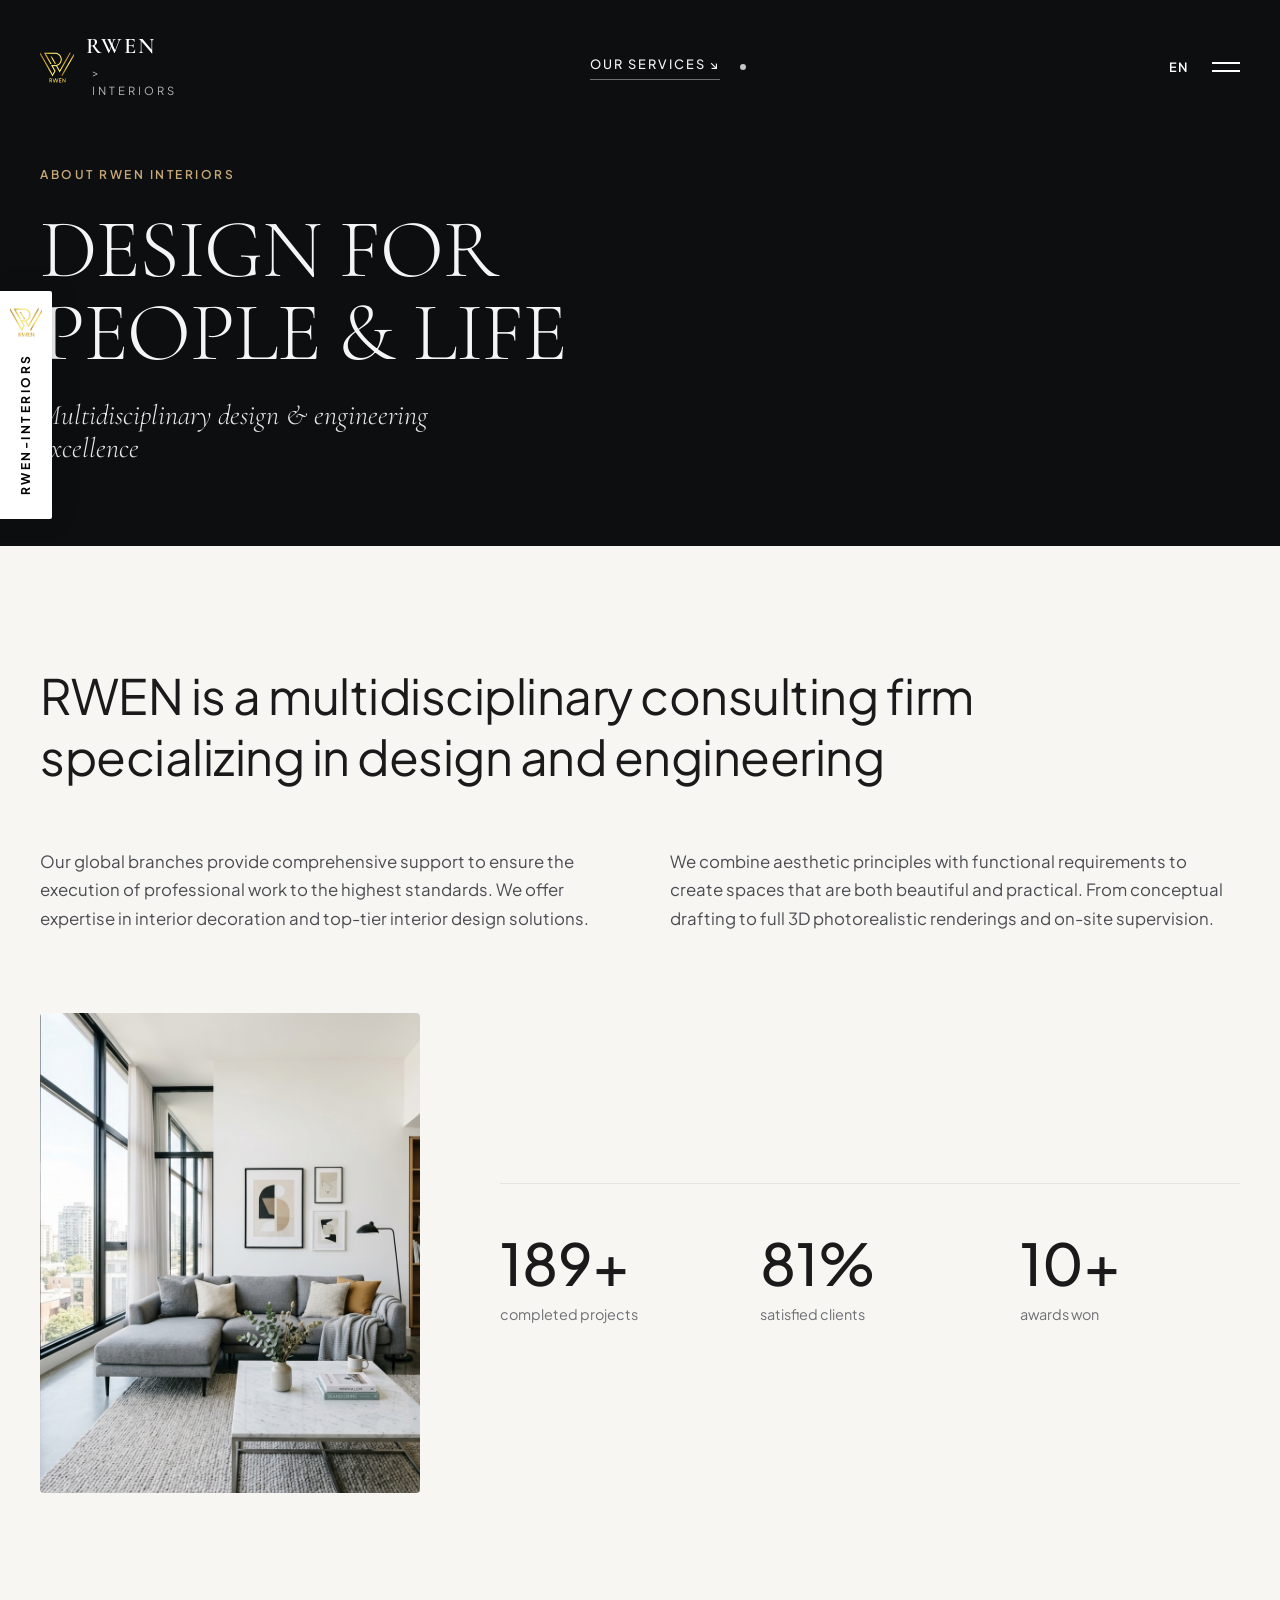
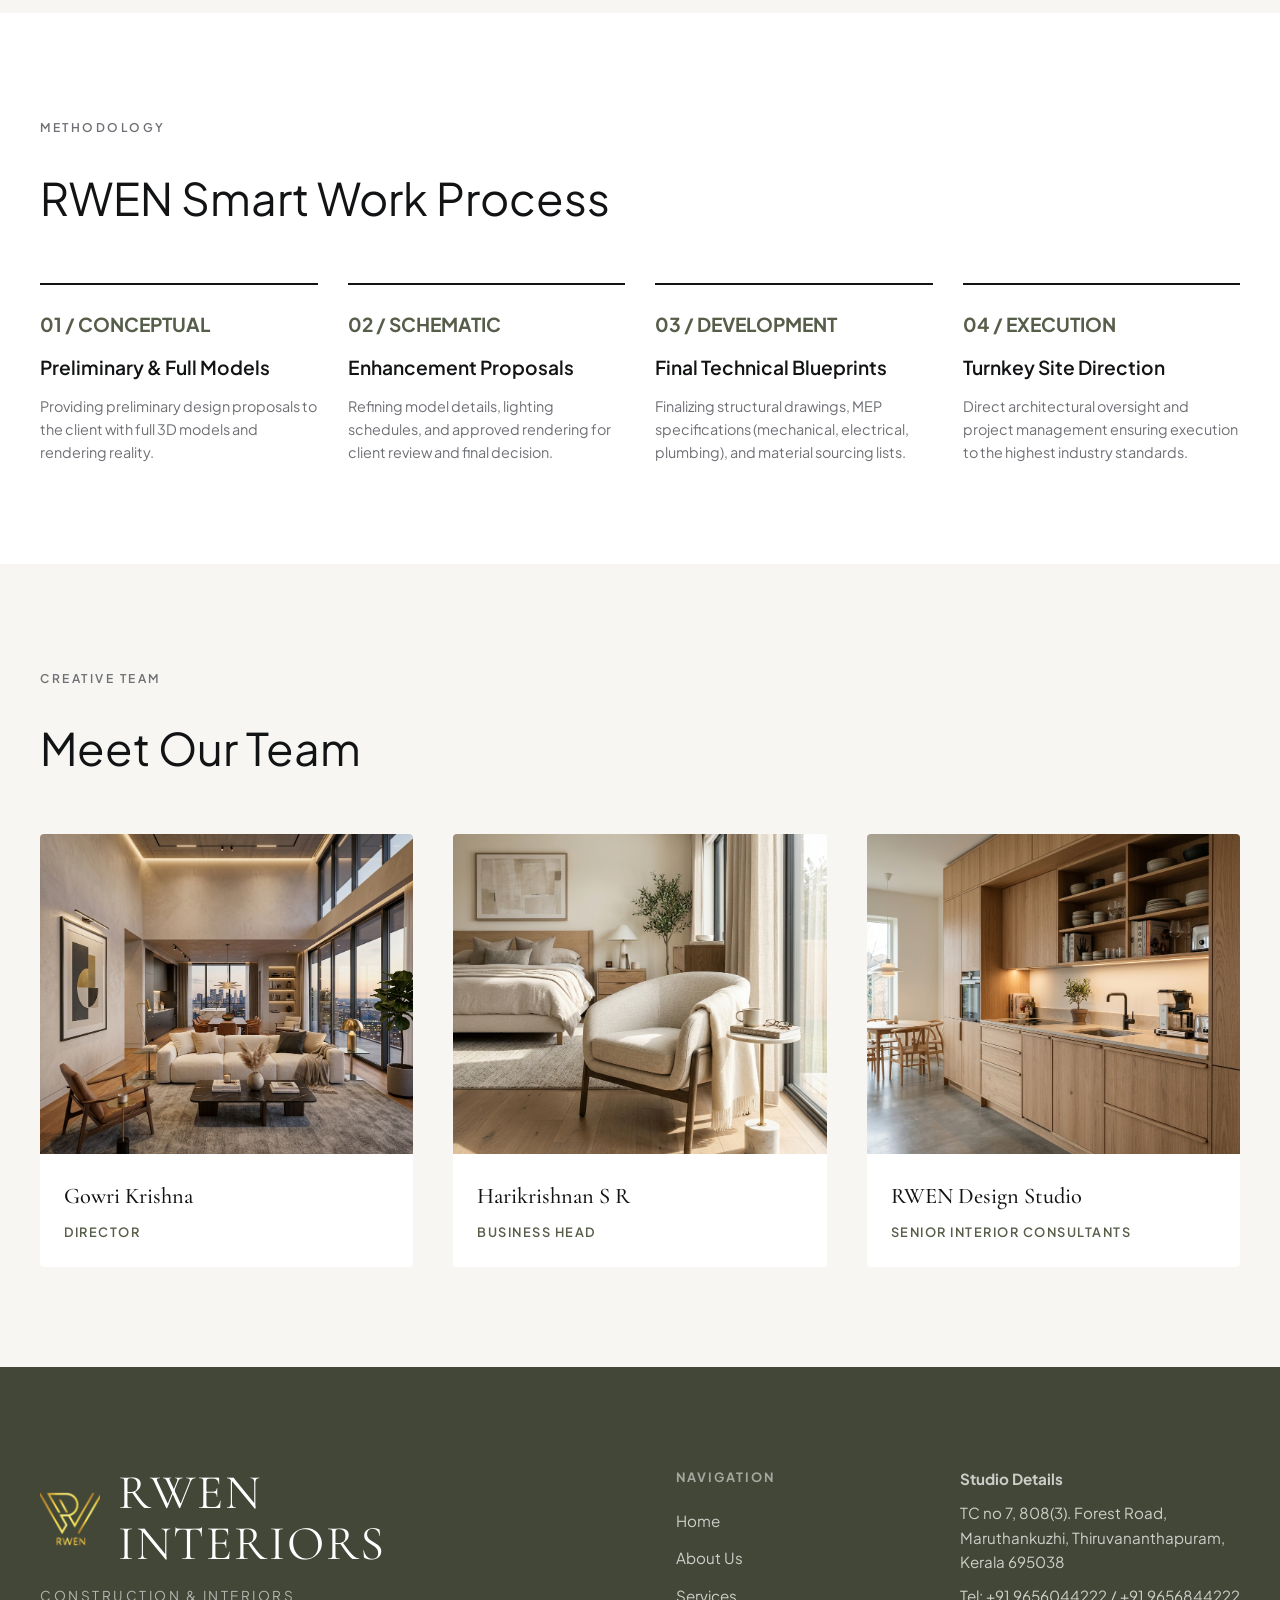
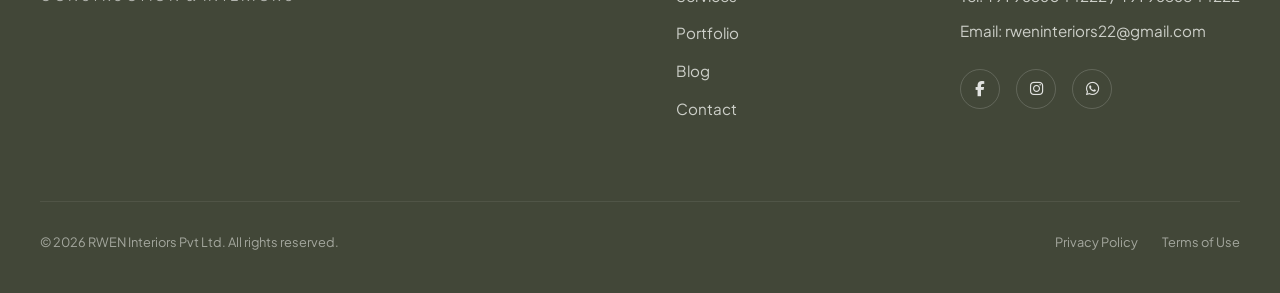
==== commit df30ea08: "ui" ====
--- a/aboutt.html
+++ b/aboutt.html
@@ -3,8 +3,8 @@
 <head>
   <meta charset="UTF-8">
   <meta name="viewport" content="width=device-width, initial-scale=1.0">
-  <title>About Us | TECNOARREDA > INTERIOR DESIGN</title>
-  <meta name="description" content="Discover the philosophy and team behind Tecnoarreda Architecture Studio. Designing tailored spaces for people since 2019.">
+  <title>About Us | RWEN Interiors</title>
+  <meta name="description" content="Learn about RWEN Interiors - a multidisciplinary interior design and consulting firm providing architectural modeling, 3D renderings, and turnkey solutions.">
   
   <link rel="stylesheet" href="css/style.css">
   <link rel="stylesheet" href="https://cdnjs.cloudflare.com/ajax/libs/font-awesome/6.4.0/css/all.min.css">
@@ -23,10 +23,10 @@
       <div class="logo-wrapper">
         <a href="index.html" class="logo-wrapper">
           <img src="logo.png" alt="RWEN Interiors Logo" class="header-logo-img">
-          <span class="logo-text">TECNOARREDA <span>> INTERIOR DESIGN</span></span>
+          <span class="logo-text">RWEN <span>> INTERIORS</span></span>
         </a>
       </div>
-      
+
       <div class="nav-middle">
         <a href="index.html#services" class="nav-services-btn trigger-modal">
           OUR SERVICES ↘
@@ -58,8 +58,8 @@
       <li><a href="contact.html">Contact</a></li>
     </ul>
     <div class="mobile-nav-footer">
-      <p>TECNOARREDA Architecture Studio</p>
-      <p>hello@tecnoarreda.it</p>
+      <p>RWEN Construction & Interiors</p>
+      <p>rweninteriors22@gmail.com</p>
     </div>
   </div>
 
@@ -67,10 +67,10 @@
     <!-- ABOUT HERO -->
     <section class="about-hero">
       <div class="container">
-        <span class="section-label" style="color: var(--accent-gold);">ABOUT US</span>
+        <span class="section-label" style="color: var(--accent-gold);">ABOUT RWEN INTERIORS</span>
         <h1 class="about-hero-title">DESIGN FOR<br>PEOPLE & LIFE</h1>
         <p class="hero-subtitle">
-          Exclusive design, timeless emotions
+          Multidisciplinary design & engineering excellence
         </p>
       </div>
     </section>
@@ -80,36 +80,36 @@
       <div class="container">
         <div class="about-header">
           <h2 class="about-title">
-            We are a studio where design begins from people, not from fashion trends
+            RWEN is a multidisciplinary consulting firm specializing in design and engineering
           </h2>
         </div>
 
         <div class="about-columns">
           <p class="about-text-p">
-            We have been operating since 2019. Our portfolio includes dozens of completed projects, ranging from cozy apartments to spacious country houses.
+            Our global branches provide comprehensive support to ensure the execution of professional work to the highest standards. We offer expertise in interior decoration and top-tier interior design solutions.
           </p>
           <p class="about-text-p">
-            Our goal is not just to make things beautiful, but also convenient, logical, and full of character. We want every square meter to have meaning and the interior to reflect who you are.
+            We combine aesthetic principles with functional requirements to create spaces that are both beautiful and practical. From conceptual drafting to full 3D photorealistic renderings and on-site supervision.
           </p>
         </div>
 
         <div class="about-grid-content">
           <div class="about-img-box">
-            <img src="images/about_interior.jpg" alt="Tecnoarreda Studio Design">
+            <img src="images/about_interior.jpg" alt="RWEN Studio Craftsmanship">
           </div>
 
           <div class="about-stats-container">
             <div class="stat-item">
-              <span class="stat-number" data-target="6" data-suffix="+">6+</span>
-              <span class="stat-label">years in interior design</span>
+              <span class="stat-number" data-target="250" data-suffix="+">250+</span>
+              <span class="stat-label">completed projects</span>
             </div>
             <div class="stat-item">
-              <span class="stat-number" data-target="100" data-suffix="+">100+</span>
-              <span class="stat-label">completed projects</span>
+              <span class="stat-number" data-target="100" data-suffix="%">100%</span>
+              <span class="stat-label">satisfied clients</span>
             </div>
             <div class="stat-item">
-              <span class="stat-number" data-target="90" data-suffix="%">90%</span>
-              <span class="stat-label">customers come on recommendation</span>
+              <span class="stat-number" data-target="10" data-suffix="+">10+</span>
+              <span class="stat-label">awards won</span>
             </div>
           </div>
         </div>
@@ -121,39 +121,39 @@
       <div class="container">
         <span class="section-label">METHODOLOGY</span>
         <h2 style="font-family: var(--font-sans); font-size: clamp(2rem, 3.5vw, 3.5rem); font-weight: 400;">
-          Our 4-Step Architectural Process
+          RWEN Smart Work Process
         </h2>
 
         <div class="workflow-grid">
           <div class="workflow-card">
-            <div class="workflow-num">01 / CONCEPT</div>
-            <h3 class="workflow-title">Briefing & Spatial Strategy</h3>
-            <p class="workflow-desc">
-              We analyze your lifestyle, routines, and physical dimensions. We draft initial layout sketches to optimize light and movement.
-            </p>
-          </div>
-
-          <div class="workflow-card">
-            <div class="workflow-num">02 / VISUALIZATION</div>
-            <h3 class="workflow-title">3D Photorealistic Rendering</h3>
-            <p class="workflow-desc">
-              Detailed digital twin of your future home. Experience exact textures, lighting angles, custom joinery, and furniture selections.
-            </p>
-          </div>
-
-          <div class="workflow-card">
-            <div class="workflow-num">03 / SPECIFICATION</div>
-            <h3 class="workflow-title">Materials & Technical Drawings</h3>
-            <p class="workflow-desc">
-              Complete engineering plans: lighting schematics, plumbing diagrams, tile layouts, and bespoke Italian furniture sourcing lists.
+            <div class="workflow-num">01 / CONCEPTUAL</div>
+            <h3 class="workflow-title">Preliminary & Full Models</h3>
+            <p class="workflow-desc">
+              Providing preliminary design proposals to the client with full 3D models and rendering reality.
+            </p>
+          </div>
+
+          <div class="workflow-card">
+            <div class="workflow-num">02 / SCHEMATIC</div>
+            <h3 class="workflow-title">Enhancement Proposals</h3>
+            <p class="workflow-desc">
+              Refining model details, lighting schedules, and approved rendering for client review and final decision.
+            </p>
+          </div>
+
+          <div class="workflow-card">
+            <div class="workflow-num">03 / DEVELOPMENT</div>
+            <h3 class="workflow-title">Final Technical Blueprints</h3>
+            <p class="workflow-desc">
+              Finalizing structural drawings, MEP specifications (mechanical, electrical, plumbing), and material sourcing lists.
             </p>
           </div>
 
           <div class="workflow-card">
             <div class="workflow-num">04 / EXECUTION</div>
-            <h3 class="workflow-title">Turnkey Site Supervision</h3>
-            <p class="workflow-desc">
-              Direct architectural oversight. We manage contractors, quality audits, and delivery until your white-glove housewarming party.
+            <h3 class="workflow-title">Turnkey Site Direction</h3>
+            <p class="workflow-desc">
+              Direct architectural oversight and project management ensuring execution to the highest industry standards.
             </p>
           </div>
         </div>
@@ -163,39 +163,39 @@
     <!-- TEAM SECTION -->
     <section class="team-section">
       <div class="container">
-        <span class="section-label">LEADERSHIP</span>
+        <span class="section-label">CREATIVE TEAM</span>
         <h2 style="font-family: var(--font-sans); font-size: clamp(2rem, 3.5vw, 3.5rem); font-weight: 400;">
-          Meet Our Architects & Interior Designers
+          Meet Our Team
         </h2>
 
         <div class="team-grid">
           <div class="team-card">
             <div class="team-img-box">
-              <img src="images/contact_1.jpg" alt="Lead Architect">
+              <img src="images/contact_1.jpg" alt="Gowri Krishna">
             </div>
             <div class="team-info">
-              <h3 class="team-name">Marco Rossi</h3>
-              <span class="team-role">Principal Architect & Founder</span>
+              <h3 class="team-name">Gowri Krishna</h3>
+              <span class="team-role">Director</span>
             </div>
           </div>
 
           <div class="team-card">
             <div class="team-img-box">
-              <img src="images/contact_2.jpg" alt="Interior Design Director">
+              <img src="images/contact_2.jpg" alt="Harikrishnan S R">
             </div>
             <div class="team-info">
-              <h3 class="team-name">Elena Visconti</h3>
-              <span class="team-role">Head of Interior Styling</span>
+              <h3 class="team-name">Harikrishnan S R</h3>
+              <span class="team-role">Business Head</span>
             </div>
           </div>
 
           <div class="team-card">
             <div class="team-img-box">
-              <img src="images/testimonial_1.jpg" alt="Project Director">
+              <img src="images/testimonial_1.jpg" alt="RWEN Senior Architect">
             </div>
             <div class="team-info">
-              <h3 class="team-name">Mateusz Kowalski</h3>
-              <span class="team-role">Senior Project Director</span>
+              <h3 class="team-name">RWEN Design Studio</h3>
+              <span class="team-role">Senior Interior Consultants</span>
             </div>
           </div>
         </div>
@@ -208,8 +208,11 @@
     <div class="container">
       <div class="footer-top">
         <div class="footer-brand">
-          <span class="footer-big-num">03 / 04.</span>
-          <h2 class="footer-logo-title">Axis</h2>
+          <div class="footer-logo-box">
+            <img src="logo.png" alt="RWEN Interiors Logo" class="footer-logo-img">
+            <h2 class="footer-logo-title">RWEN INTERIORS</h2>
+          </div>
+          <p class="footer-tagline">Construction & Interiors</p>
         </div>
 
         <div class="footer-nav-col">
@@ -225,22 +228,21 @@
         </div>
 
         <div class="footer-contact-info">
-          <h4>Address</h4>
-          <p>ul. Mokotowska 57/2, 00-542 Warszawa, Polska</p>
-          <p>email: hello@tecnoarreda.it</p>
-          <p>Telegram/Whatsapp: +48 679 448 376</p>
+          <h4>Studio Details</h4>
+          <p>TC no 7, 808(3). Forest Road, Maruthankuzhi, Thiruvananthapuram, Kerala 695038</p>
+          <p>Tel: +91 9656044222 / +91 9656844222</p>
+          <p>Email: rweninteriors22@gmail.com</p>
 
           <div class="footer-socials">
-            <a href="#" class="social-icon-btn" aria-label="Instagram"><i class="fab fa-instagram"></i></a>
-            <a href="#" class="social-icon-btn" aria-label="Facebook"><i class="fab fa-facebook-f"></i></a>
-            <a href="#" class="social-icon-btn" aria-label="Telegram"><i class="fab fa-telegram-plane"></i></a>
+            <a href="https://www.facebook.com/rwenconstructionandinteriors/" target="_blank" class="social-icon-btn" aria-label="Facebook"><i class="fab fa-facebook-f"></i></a>
+            <a href="https://www.instagram.com/rwenconstructionandinteriors/?hl=en" target="_blank" class="social-icon-btn" aria-label="Instagram"><i class="fab fa-instagram"></i></a>
             <a href="#" class="social-icon-btn" aria-label="WhatsApp"><i class="fab fa-whatsapp"></i></a>
           </div>
         </div>
       </div>
 
       <div class="footer-bottom">
-        <p>© 2026, Axis Interior Design Studio. All rights reserved.</p>
+        <p>© 2026 RWEN Interiors Pvt Ltd. All rights reserved.</p>
         <div class="footer-links-inline">
           <a href="#">Privacy Policy</a>
           <a href="#">Terms of Use</a>
@@ -268,7 +270,7 @@
   </div>
 
   <div class="toast-msg">
-    ✓ Thank you! Your request has been sent. We will contact you shortly.
+    ✓ Thank you! Your request has been sent to RWEN Interiors. We will contact you shortly.
   </div>
 
   <script src="js/main.js"></script>
--- a/css/style.css
+++ b/css/style.css
@@ -1030,24 +1030,42 @@
 .footer-brand {
   display: flex;
   flex-direction: column;
-}
-
-.footer-big-num {
-  font-family: var(--font-sans);
-  font-size: clamp(3rem, 6vw, 6rem);
-  font-weight: 600;
-  line-height: 1;
-  opacity: 0.9;
-  letter-spacing: -2px;
+  max-width: 450px;
+}
+
+.footer-logo-box {
+  display: flex;
+  align-items: center;
+  gap: 18px;
+  margin-bottom: 8px;
+}
+
+.footer-logo-img {
+  height: 56px;
+  width: auto;
+  max-width: 60px;
+  object-fit: contain;
+  display: block;
+  flex-shrink: 0;
 }
 
 .footer-logo-title {
   font-family: var(--font-serif);
-  font-size: clamp(2.5rem, 5vw, 5rem);
-  font-weight: 300;
+  font-size: clamp(2.2rem, 3.8vw, 3.5rem);
+  font-weight: 400;
   letter-spacing: 2px;
   text-transform: uppercase;
-  margin-top: -10px;
+  color: #ffffff;
+  line-height: 1.05;
+  margin: 0;
+}
+
+.footer-tagline {
+  font-size: 0.85rem;
+  letter-spacing: 2.5px;
+  text-transform: uppercase;
+  color: rgba(255, 255, 255, 0.6);
+  margin-top: 8px;
 }
 
 .footer-nav-col h4 {
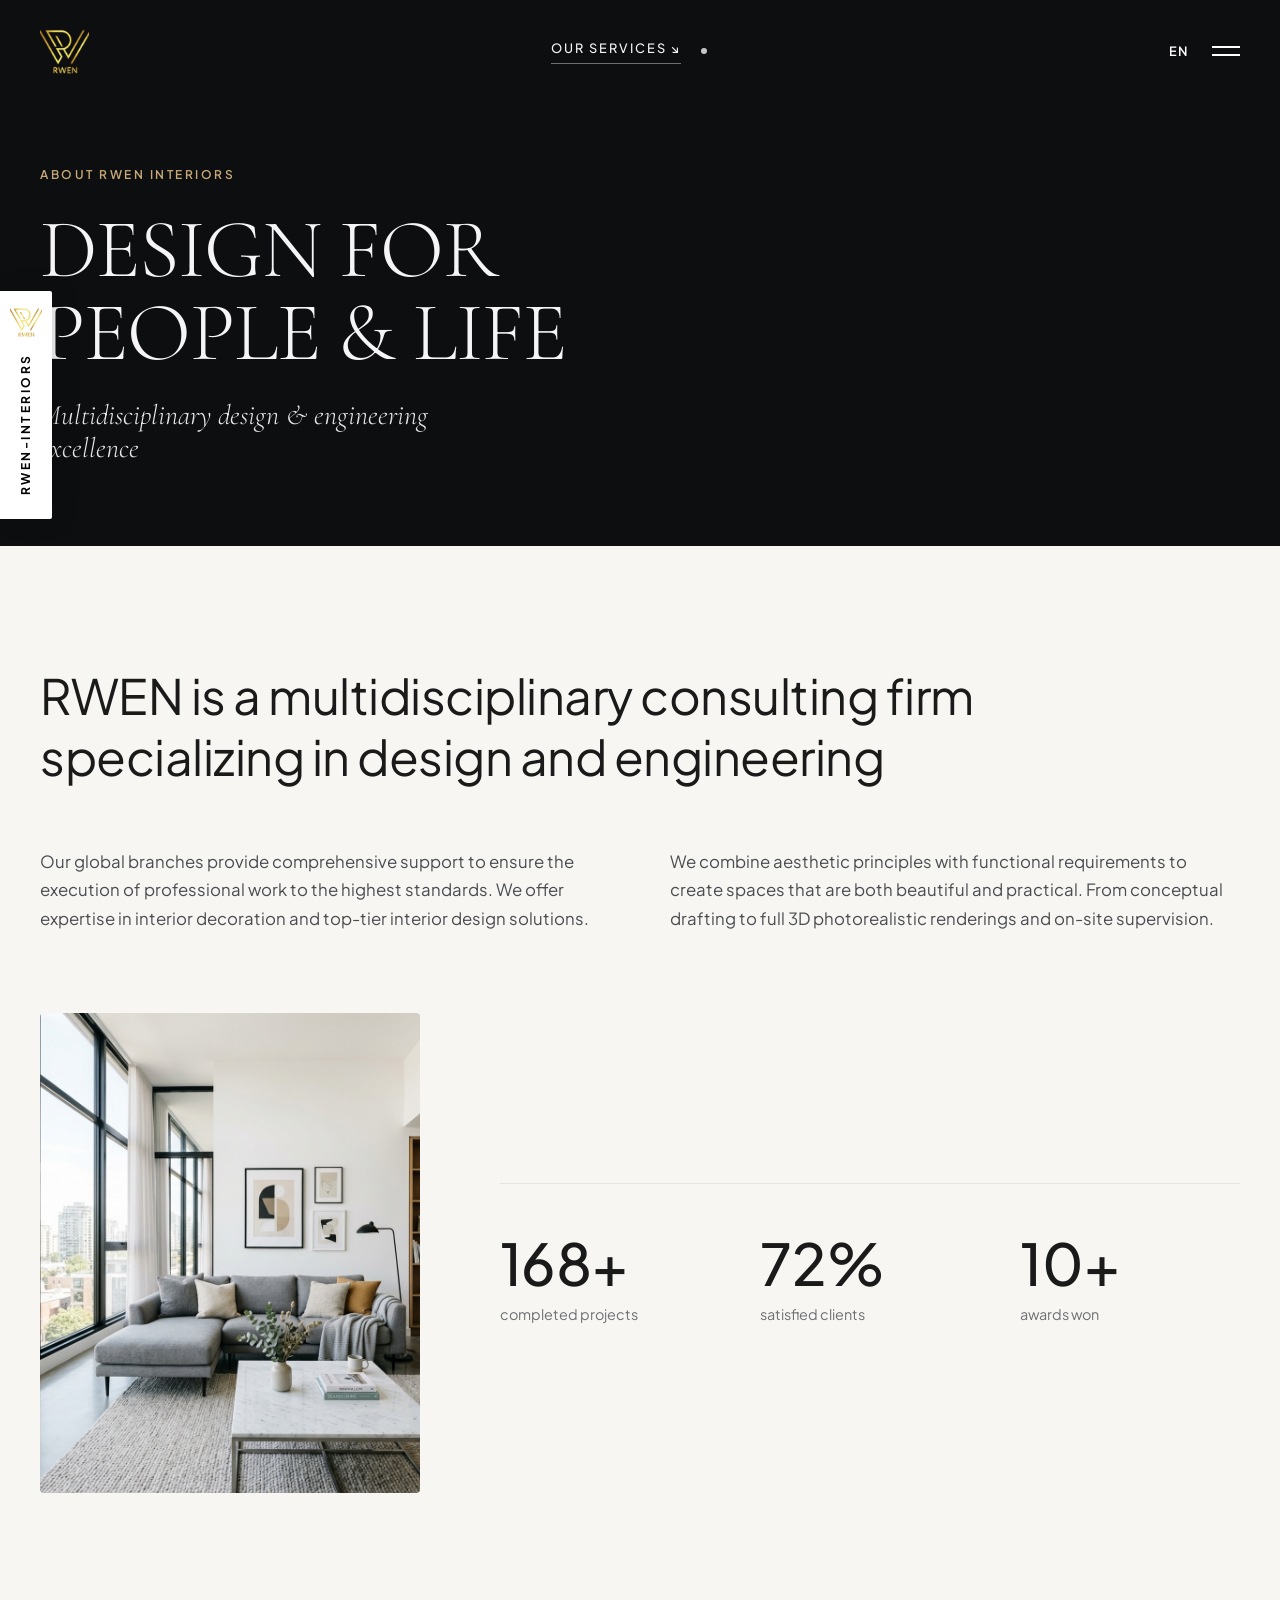
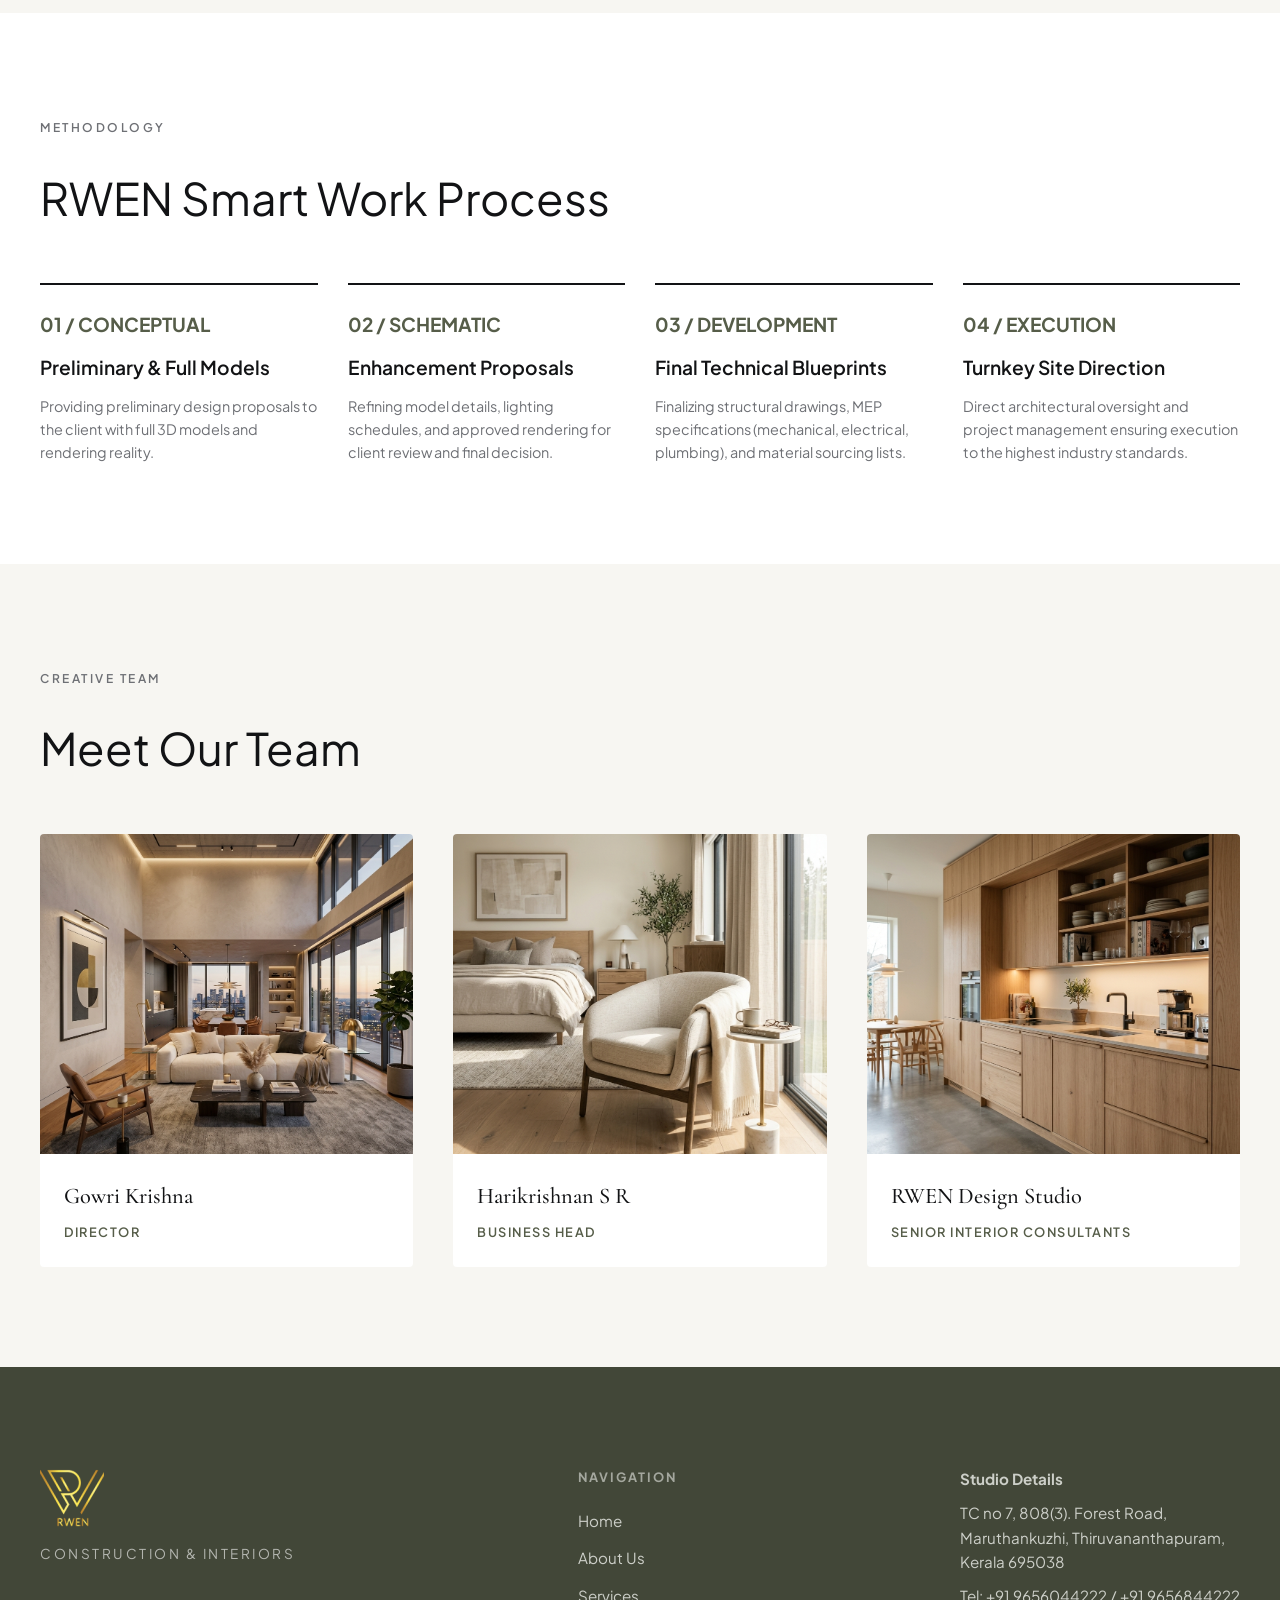
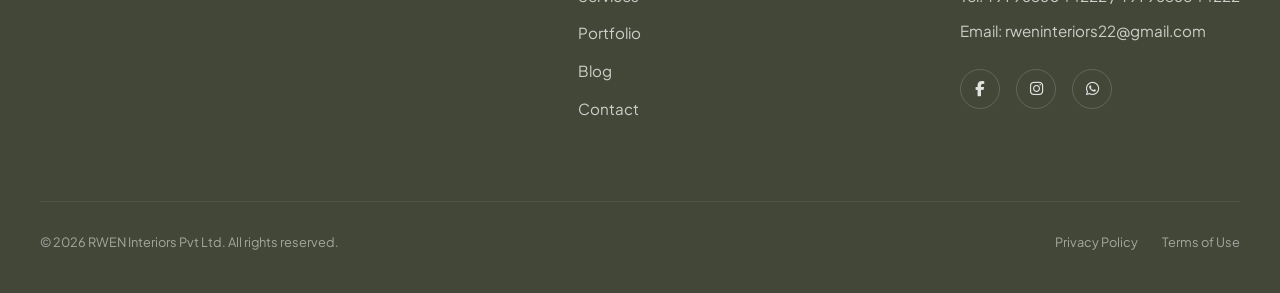
==== commit ac8e6819: "ui" ====
--- a/aboutt.html
+++ b/aboutt.html
@@ -21,9 +21,8 @@
   <header class="site-header">
     <div class="header-inner">
       <div class="logo-wrapper">
-        <a href="index.html" class="logo-wrapper">
+        <a href="index.html">
           <img src="logo.png" alt="RWEN Interiors Logo" class="header-logo-img">
-          <span class="logo-text">RWEN <span>> INTERIORS</span></span>
         </a>
       </div>
 
@@ -208,10 +207,9 @@
     <div class="container">
       <div class="footer-top">
         <div class="footer-brand">
-          <div class="footer-logo-box">
+          <a href="index.html">
             <img src="logo.png" alt="RWEN Interiors Logo" class="footer-logo-img">
-            <h2 class="footer-logo-title">RWEN INTERIORS</h2>
-          </div>
+          </a>
           <p class="footer-tagline">Construction & Interiors</p>
         </div>
 
--- a/css/style.css
+++ b/css/style.css
@@ -194,13 +194,19 @@
 .logo-wrapper {
   display: flex;
   align-items: center;
-  gap: 12px;
+  text-decoration: none;
 }
 
 .header-logo-img {
-  height: 32px;
+  height: 46px;
   width: auto;
   object-fit: contain;
+  display: block;
+  transition: transform 0.3s ease;
+}
+
+.header-logo-img:hover {
+  transform: scale(1.05);
 }
 
 .logo-text {
@@ -1033,31 +1039,12 @@
   max-width: 450px;
 }
 
-.footer-logo-box {
-  display: flex;
-  align-items: center;
-  gap: 18px;
-  margin-bottom: 8px;
-}
-
 .footer-logo-img {
-  height: 56px;
+  height: 60px;
   width: auto;
-  max-width: 60px;
   object-fit: contain;
   display: block;
-  flex-shrink: 0;
-}
-
-.footer-logo-title {
-  font-family: var(--font-serif);
-  font-size: clamp(2.2rem, 3.8vw, 3.5rem);
-  font-weight: 400;
-  letter-spacing: 2px;
-  text-transform: uppercase;
-  color: #ffffff;
-  line-height: 1.05;
-  margin: 0;
+  margin-bottom: 12px;
 }
 
 .footer-tagline {
@@ -1065,7 +1052,7 @@
   letter-spacing: 2.5px;
   text-transform: uppercase;
   color: rgba(255, 255, 255, 0.6);
-  margin-top: 8px;
+  margin-top: 4px;
 }
 
 .footer-nav-col h4 {
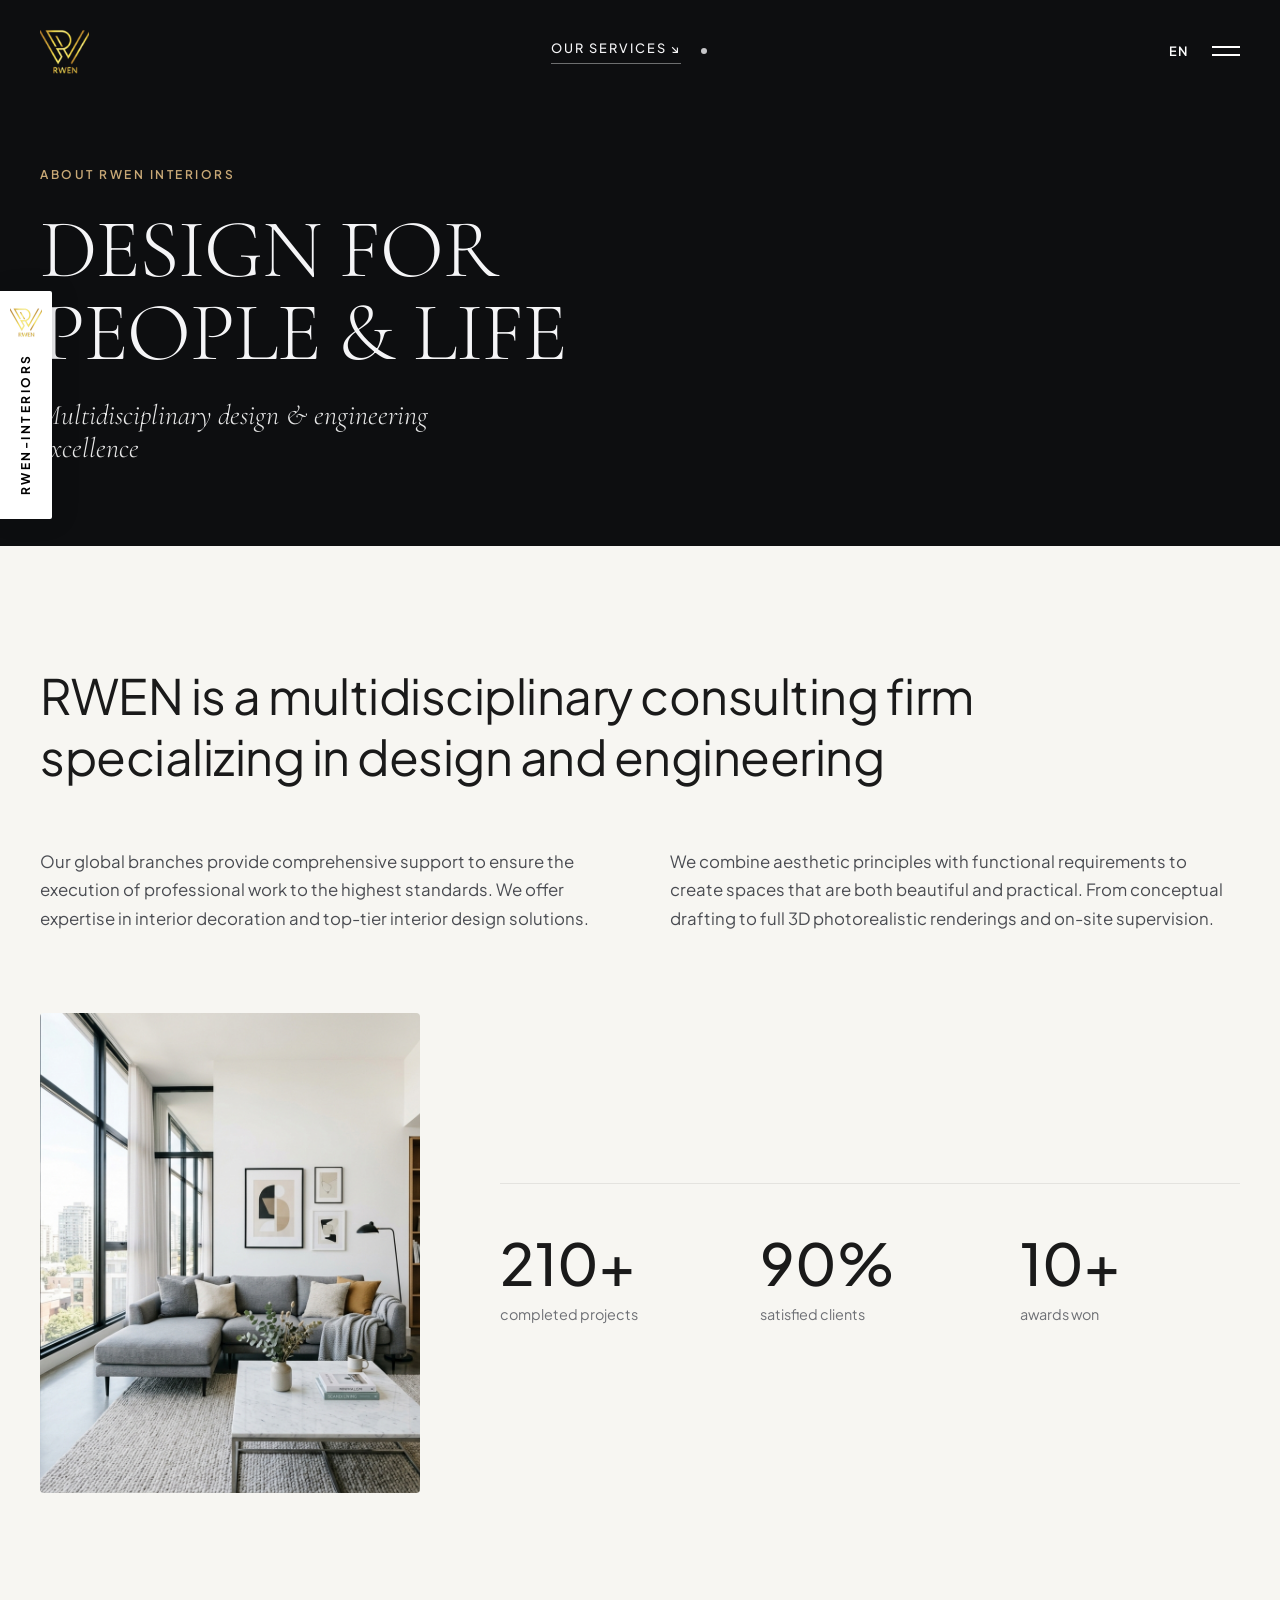
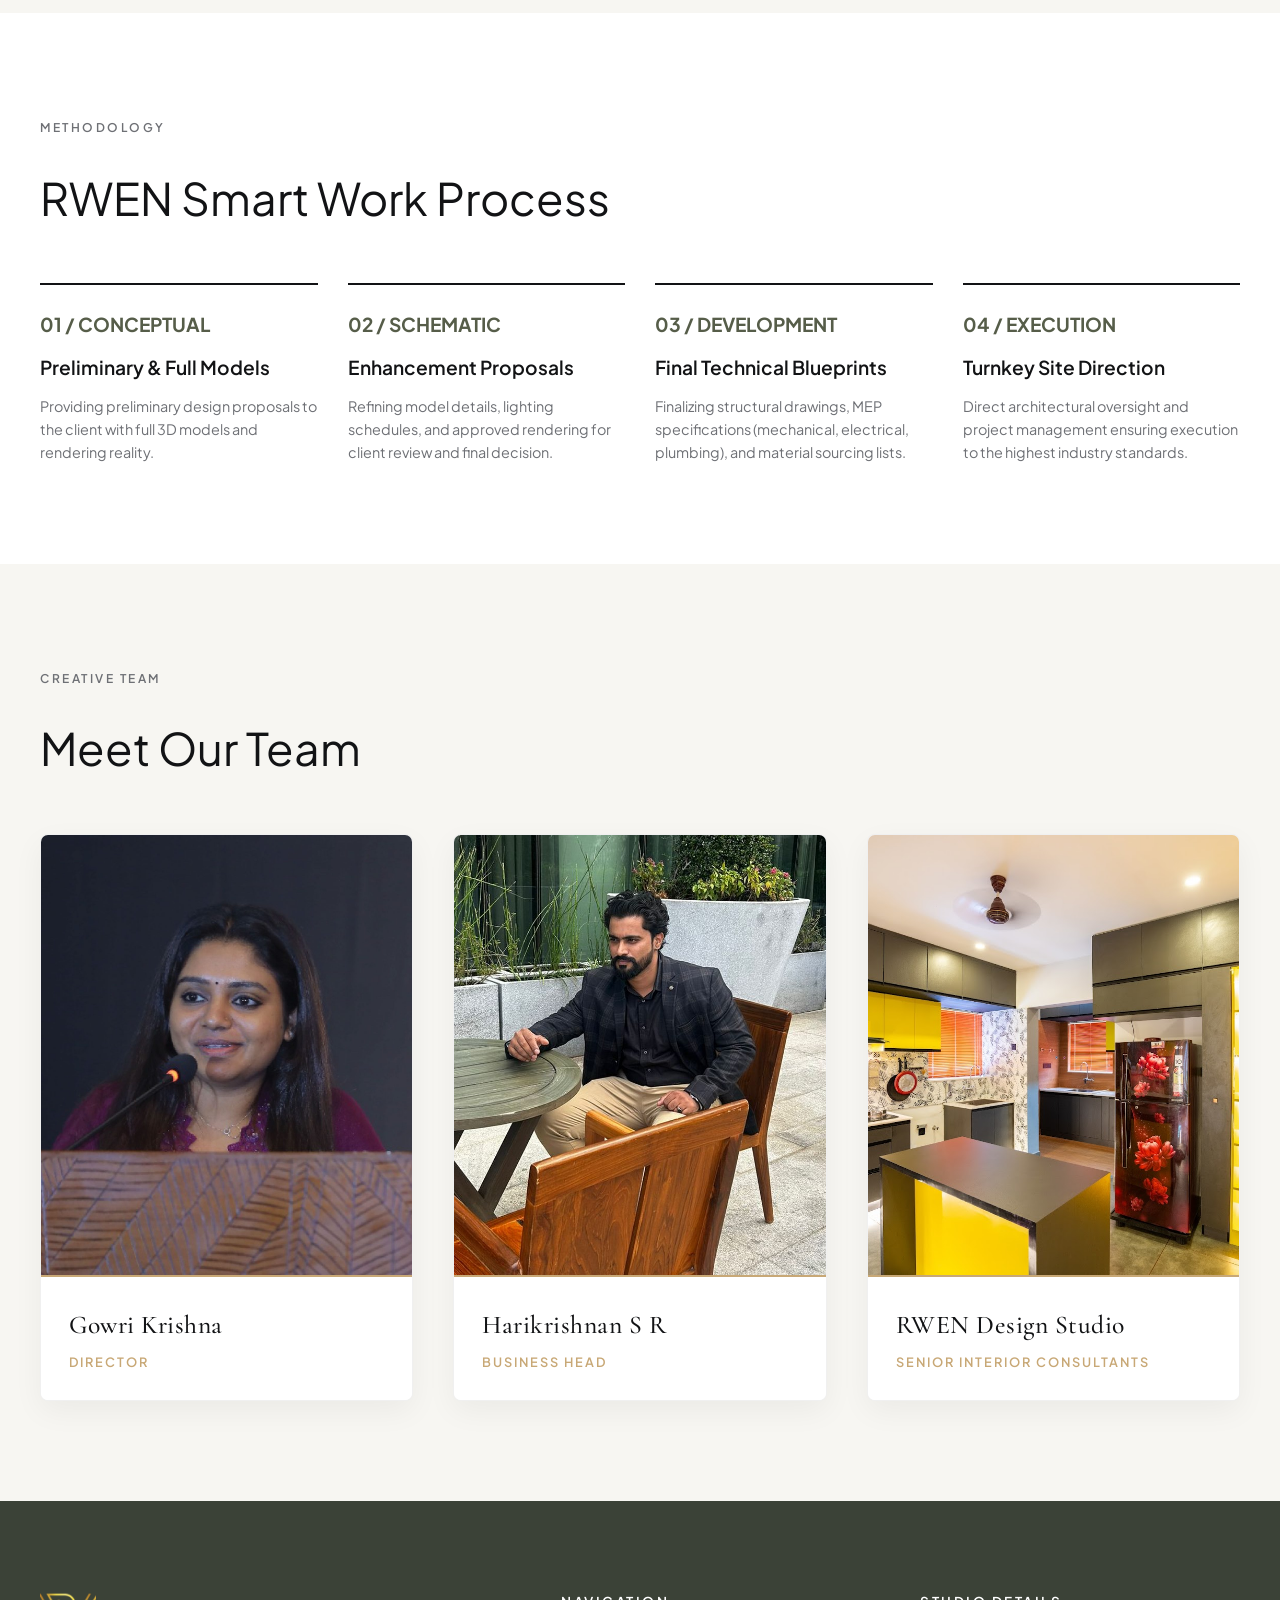
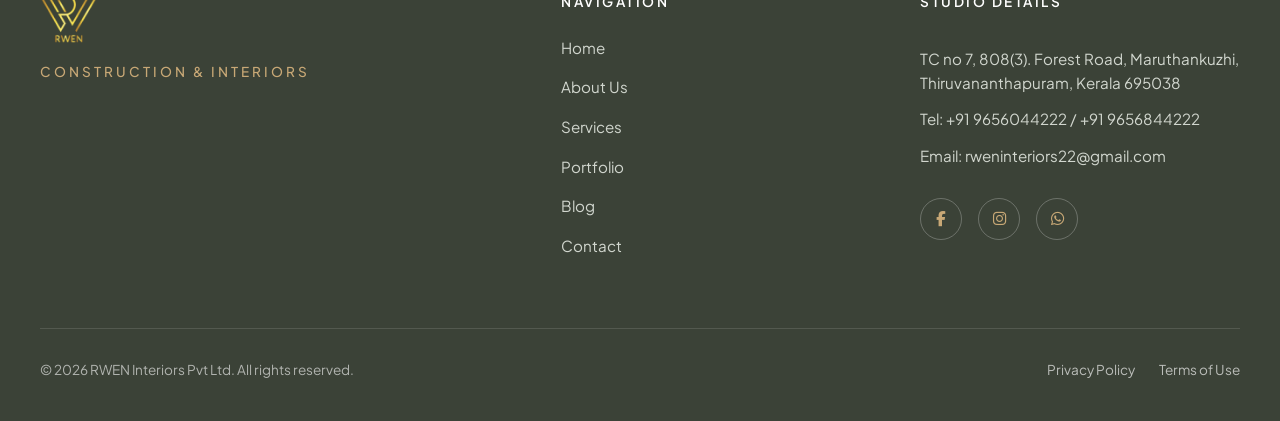
==== commit 7e45dd39: "uiiiii" ====
--- a/aboutt.html
+++ b/aboutt.html
@@ -163,14 +163,14 @@
     <section class="team-section">
       <div class="container">
         <span class="section-label">CREATIVE TEAM</span>
-        <h2 style="font-family: var(--font-sans); font-size: clamp(2rem, 3.5vw, 3.5rem); font-weight: 400;">
+        <h2 style="font-family: var(--font-sans); font-size: clamp(2rem, 3.5vw, 3.5rem); font-weight: 400; margin-bottom: 50px;">
           Meet Our Team
         </h2>
 
         <div class="team-grid">
           <div class="team-card">
             <div class="team-img-box">
-              <img src="images/contact_1.jpg" alt="Gowri Krishna">
+              <img src="images/gowri.jpg" alt="Gowri Krishna Director RWEN Interiors">
             </div>
             <div class="team-info">
               <h3 class="team-name">Gowri Krishna</h3>
@@ -180,7 +180,7 @@
 
           <div class="team-card">
             <div class="team-img-box">
-              <img src="images/contact_2.jpg" alt="Harikrishnan S R">
+              <img src="images/harikrishnan.jpg" alt="Harikrishnan S R Business Head RWEN Interiors">
             </div>
             <div class="team-info">
               <h3 class="team-name">Harikrishnan S R</h3>
@@ -190,7 +190,7 @@
 
           <div class="team-card">
             <div class="team-img-box">
-              <img src="images/testimonial_1.jpg" alt="RWEN Senior Architect">
+              <img src="images/rwen_p1.jpg" alt="RWEN Senior Interior Consultants">
             </div>
             <div class="team-info">
               <h3 class="team-name">RWEN Design Studio</h3>
@@ -202,7 +202,7 @@
     </section>
   </main>
 
-  <!-- FOOTER -->
+  <!-- SITE FOOTER -->
   <footer class="site-footer">
     <div class="container">
       <div class="footer-top">
--- a/css/style.css
+++ b/css/style.css
@@ -1016,12 +1016,14 @@
 }
 
 /* ==========================================================================
-   SECTION 6: FOOTER
+   SECTION 6: FOOTER (RESTORED OLD DESIGN WITH UPDATED ITEM COLORS)
    ========================================================================== */
 .site-footer {
-  background-color: var(--bg-footer);
-  color: #e5e7e2;
-  padding: 100px 0 40px 0;
+  background-color: #3b4237; /* Dark Olive Charcoal Palette */
+  color: #e2e6df;
+  padding: 90px 0 40px 0;
+  position: relative;
+  font-family: var(--font-sans);
 }
 
 .footer-top {
@@ -1030,88 +1032,92 @@
   align-items: flex-start;
   flex-wrap: wrap;
   gap: 60px;
-  margin-bottom: 80px;
+  margin-bottom: 70px;
 }
 
 .footer-brand {
   display: flex;
   flex-direction: column;
-  max-width: 450px;
+  max-width: 400px;
 }
 
 .footer-logo-img {
-  height: 60px;
+  height: 52px;
   width: auto;
   object-fit: contain;
   display: block;
-  margin-bottom: 12px;
+  margin-bottom: 14px;
 }
 
 .footer-tagline {
   font-size: 0.85rem;
+  letter-spacing: 3px;
+  text-transform: uppercase;
+  color: var(--accent-gold);
+  font-weight: 500;
+  margin-top: 4px;
+}
+
+.footer-nav-col h4,
+.footer-contact-info h4 {
+  font-size: 0.85rem;
+  text-transform: uppercase;
   letter-spacing: 2.5px;
-  text-transform: uppercase;
-  color: rgba(255, 255, 255, 0.6);
-  margin-top: 4px;
-}
-
-.footer-nav-col h4 {
-  font-size: 0.8rem;
-  text-transform: uppercase;
-  letter-spacing: 2px;
-  margin-bottom: 20px;
-  opacity: 0.6;
+  margin-bottom: 22px;
+  color: #ffffff;
+  font-weight: 600;
 }
 
 .footer-nav-col ul {
   list-style: none;
   display: flex;
   flex-direction: column;
-  gap: 12px;
+  gap: 14px;
 }
 
 .footer-nav-col ul a {
   font-size: 0.95rem;
-  opacity: 0.85;
+  color: #d1d6ce;
   transition: var(--transition-fast);
 }
 
 .footer-nav-col ul a:hover {
-  opacity: 1;
   color: #ffffff;
-  padding-left: 4px;
+  padding-left: 6px;
 }
 
 .footer-contact-info {
   display: flex;
   flex-direction: column;
-  gap: 10px;
+  gap: 12px;
   font-size: 0.95rem;
-  opacity: 0.85;
-  max-width: 280px;
+  color: #d1d6ce;
+  max-width: 320px;
+  line-height: 1.6;
 }
 
 .footer-socials {
   display: flex;
   gap: 16px;
-  margin-top: 16px;
+  margin-top: 18px;
 }
 
 .social-icon-btn {
-  width: 40px;
-  height: 40px;
+  width: 42px;
+  height: 42px;
   border-radius: 50%;
-  border: 1px solid rgba(255,255,255,0.2);
+  border: 1px solid rgba(255, 255, 255, 0.25);
   display: flex;
   align-items: center;
   justify-content: center;
-  color: #fff;
+  color: var(--accent-gold);
   transition: var(--transition-fast);
 }
 
 .social-icon-btn:hover {
-  background: #ffffff;
-  color: var(--bg-footer);
+  background: var(--accent-gold);
+  color: #3b4237;
+  border-color: var(--accent-gold);
   transform: translateY(-3px);
 }
 
@@ -1121,8 +1127,8 @@
   display: flex;
   justify-content: space-between;
   align-items: center;
-  font-size: 0.8rem;
-  opacity: 0.6;
+  font-size: 0.85rem;
+  color: rgba(255, 255, 255, 0.6);
   flex-wrap: wrap;
   gap: 20px;
 }
@@ -1130,6 +1136,15 @@
 .footer-links-inline {
   display: flex;
   gap: 24px;
+}
+
+.footer-links-inline a {
+  color: rgba(255, 255, 255, 0.65);
+  transition: var(--transition-fast);
+}
+
+.footer-links-inline a:hover {
+  color: var(--accent-gold);
 }
 
 /* Modal Popup for Services / Inquiry */
@@ -1564,6 +1579,12 @@
   margin-top: 50px;
 }
 
+.team-grid {
+  display: grid;
+  grid-template-columns: repeat(3, 1fr);
+  gap: 40px;
+}
+
 @media (max-width: 900px) {
   .team-grid {
     grid-template-columns: 1fr;
@@ -1572,21 +1593,31 @@
 
 .team-card {
   background: #ffffff;
-  border-radius: 4px;
+  border-radius: 8px;
   overflow: hidden;
+  box-shadow: 0 10px 30px rgba(0, 0, 0, 0.05);
+  transition: transform 0.4s ease, box-shadow 0.4s ease;
+  border: 1px solid rgba(0, 0, 0, 0.06);
+}
+
+.team-card:hover {
+  transform: translateY(-8px);
+  box-shadow: 0 20px 40px rgba(0, 0, 0, 0.1);
 }
 
 .team-img-box {
   width: 100%;
-  height: 320px;
+  height: 440px;
   overflow: hidden;
+  background-color: #f7f6f2;
 }
 
 .team-img-box img {
   width: 100%;
   height: 100%;
   object-fit: cover;
-  transition: transform 0.6s ease;
+  object-position: top center;
+  transition: transform 0.6s cubic-bezier(0.16, 1, 0.3, 1);
 }
 
 .team-card:hover .team-img-box img {
@@ -1594,22 +1625,27 @@
 }
 
 .team-info {
-  padding: 24px;
+  padding: 28px;
+  background: #ffffff;
+  border-top: 2px solid var(--accent-gold);
 }
 
 .team-name {
   font-family: var(--font-serif);
-  font-size: 1.4rem;
+  font-size: 1.6rem;
   font-weight: 500;
-  margin-bottom: 4px;
+  color: var(--text-dark);
+  margin-bottom: 6px;
+  letter-spacing: 0.5px;
 }
 
 .team-role {
   font-size: 0.8rem;
   text-transform: uppercase;
-  letter-spacing: 1.5px;
-  color: var(--accent-olive);
+  letter-spacing: 2px;
+  color: var(--accent-gold);
   font-weight: 600;
+  display: block;
 }
 
 /* ==========================================================================
@@ -1749,4 +1785,140 @@
   line-height: 1.6;
 }
 
-
+/* ==========================================================================
+   EDITORIAL FOUNDER / LEADERSHIP SECTION (MEET LIORA / GOWRI LAYOUT)
+   ========================================================================== */
+.editorial-founder-section {
+  padding: 120px 0;
+  background-color: #f2efe9;
+  color: #1a1a1a;
+  position: relative;
+}
+
+.editorial-founder-section.alt-bg {
+  background-color: #e9e5dc;
+  border-top: 1px solid rgba(0, 0, 0, 0.06);
+}
+
+.founder-header {
+  display: flex;
+  justify-content: space-between;
+  align-items: flex-end;
+  margin-bottom: 60px;
+  position: relative;
+}
+
+.founder-main-title {
+  font-family: var(--font-sans);
+  font-size: clamp(3rem, 5vw, 5.5rem);
+  font-weight: 500;
+  letter-spacing: 3px;
+  text-transform: uppercase;
+  color: #111111;
+  line-height: 1;
+  width: 100%;
+  text-align: center;
+}
+
+.founder-main-title em {
+  font-family: var(--font-serif);
+  font-style: italic;
+  font-weight: 400;
+  text-transform: none;
+  letter-spacing: 1px;
+}
+
+.founder-tag {
+  position: absolute;
+  right: 0;
+  bottom: 10px;
+  font-size: 0.75rem;
+  font-weight: 700;
+  letter-spacing: 3px;
+  text-transform: uppercase;
+  color: #777777;
+}
+
+@media (max-width: 900px) {
+  .founder-tag {
+    position: static;
+    display: block;
+    margin-top: 16px;
+    text-align: center;
+  }
+}
+
+.founder-layout-grid {
+  display: grid;
+  grid-template-columns: 1fr 380px 1fr;
+  gap: 50px;
+  align-items: center;
+}
+
+@media (max-width: 1024px) {
+  .founder-layout-grid {
+    grid-template-columns: 1fr;
+    gap: 40px;
+  }
+}
+
+.founder-left-col {
+  display: flex;
+  flex-direction: column;
+  justify-content: space-between;
+  height: 100%;
+  gap: 60px;
+}
+
+.founder-text-block p {
+  font-size: 0.8rem;
+  text-transform: uppercase;
+  letter-spacing: 1.5px;
+  line-height: 1.8;
+  color: #4a4a4a;
+  font-weight: 500;
+  max-width: 320px;
+}
+
+.founder-portrait-box {
+  width: 100%;
+  height: 480px;
+  overflow: hidden;
+  border-radius: 2px;
+  box-shadow: 0 15px 35px rgba(0, 0, 0, 0.08);
+}
+
+.founder-portrait-box img {
+  width: 100%;
+  height: 100%;
+  object-fit: cover;
+  transition: transform 0.8s ease;
+}
+
+.founder-portrait-box:hover img {
+  transform: scale(1.04);
+}
+
+.founder-right-col {
+  display: flex;
+  flex-direction: column;
+  justify-content: flex-end;
+  height: 100%;
+}
+
+.founder-quote-block {
+  margin-top: auto;
+}
+
+.founder-quote-block p {
+  font-size: 0.85rem;
+  text-transform: uppercase;
+  letter-spacing: 1.5px;
+  line-height: 1.8;
+  color: #111111;
+  font-weight: 600;
+  max-width: 320px;
+}
+
+
+
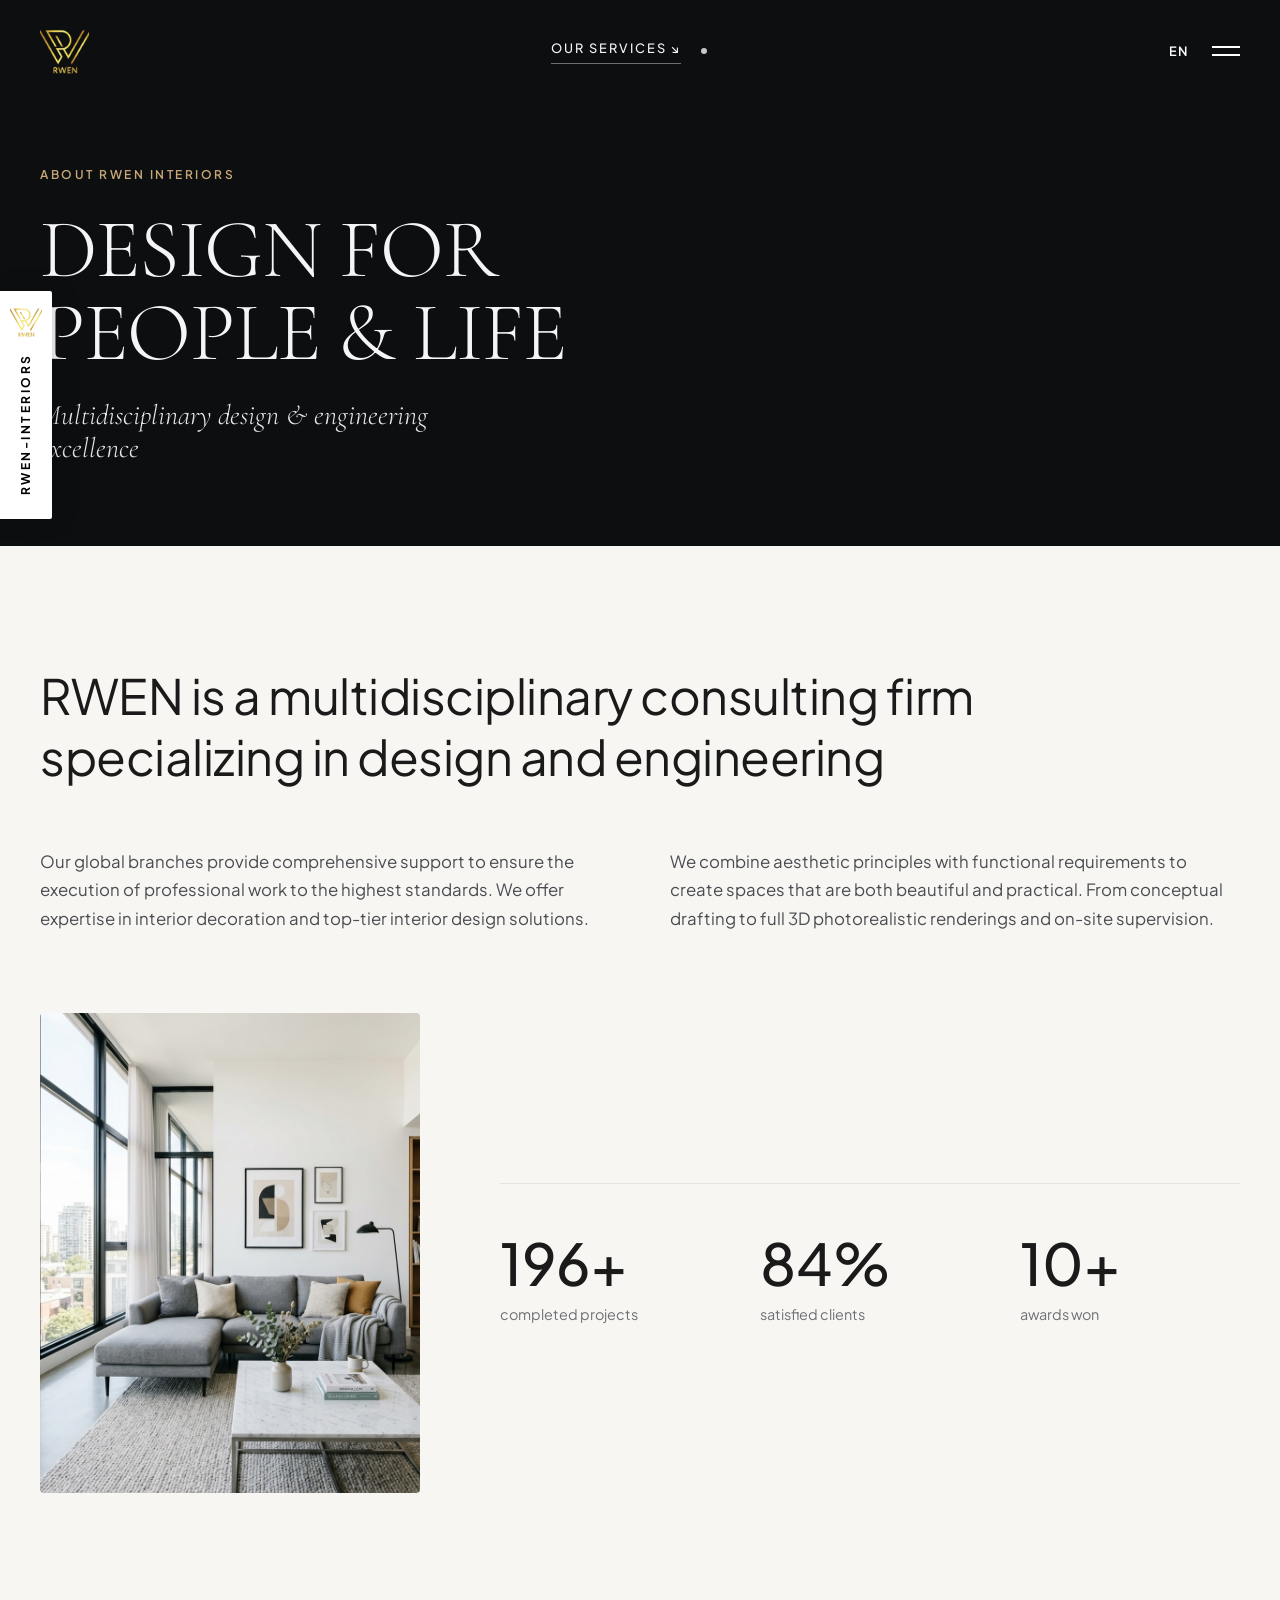
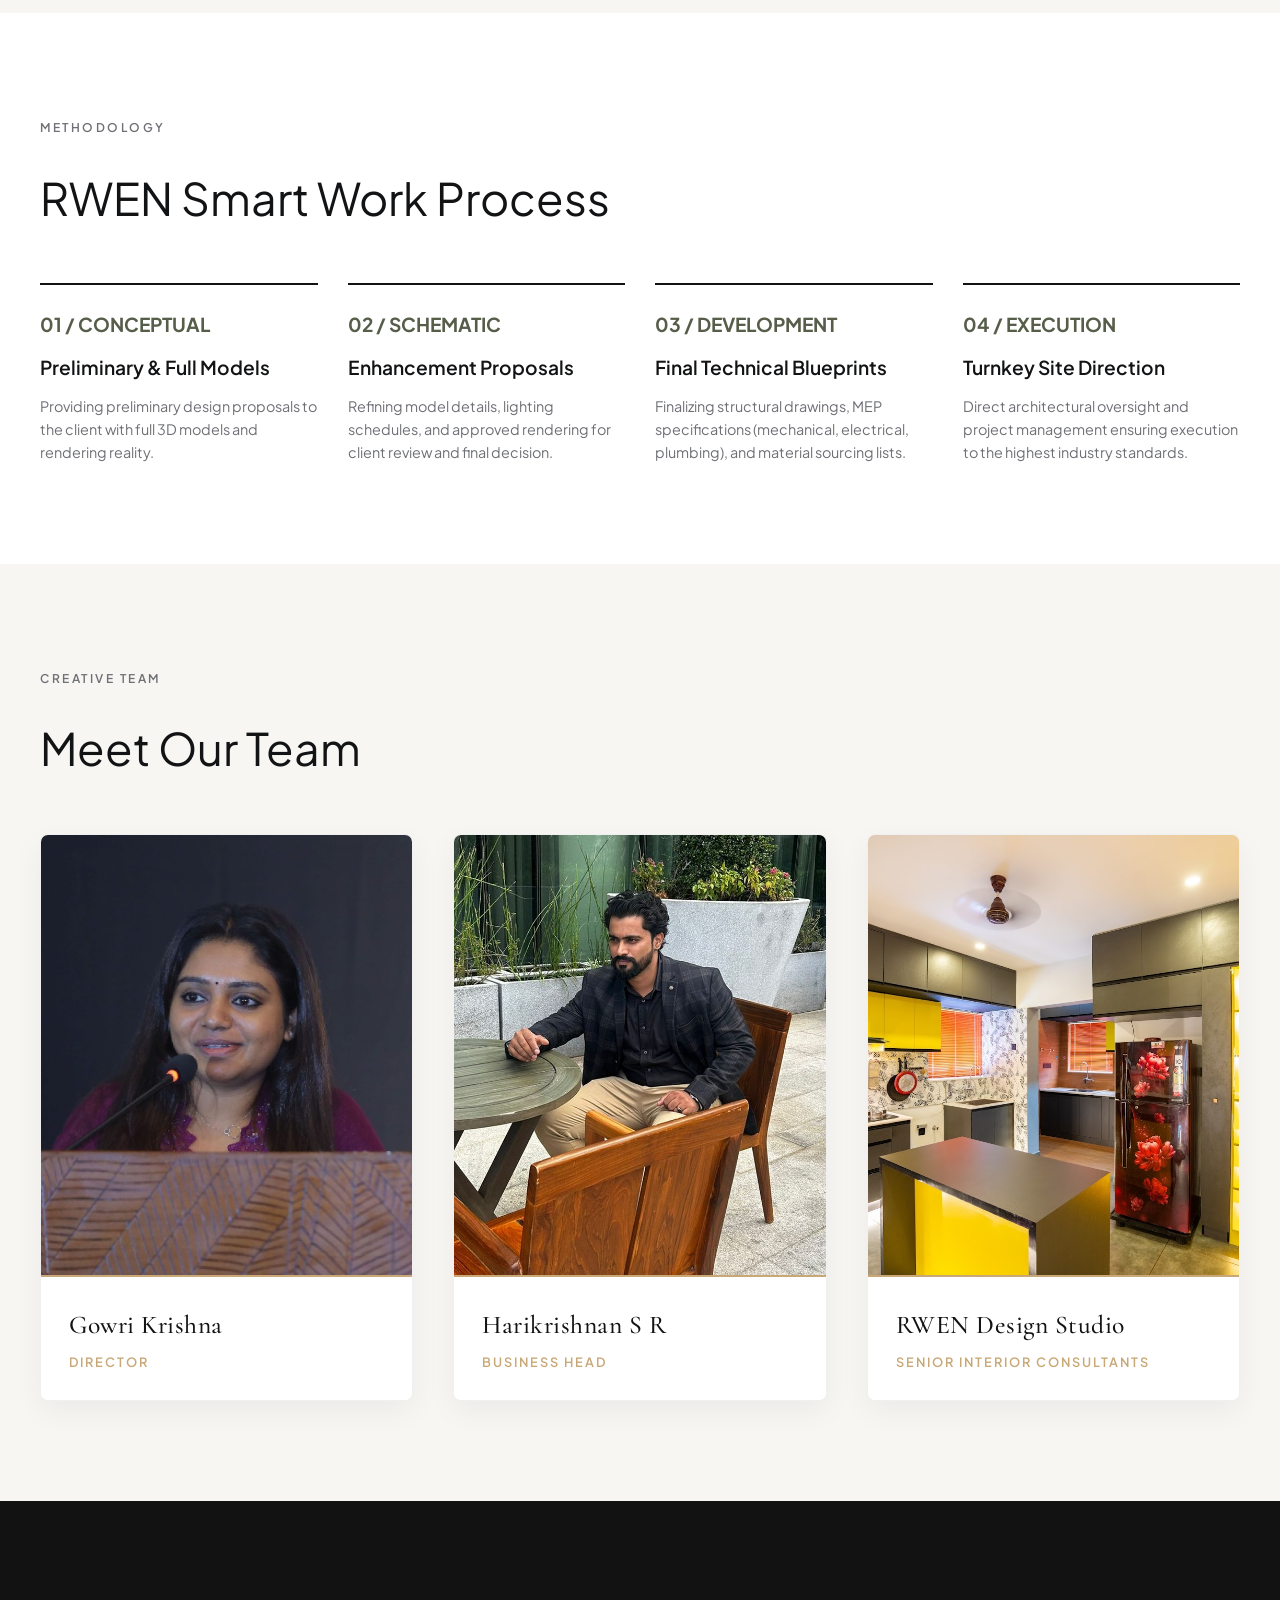
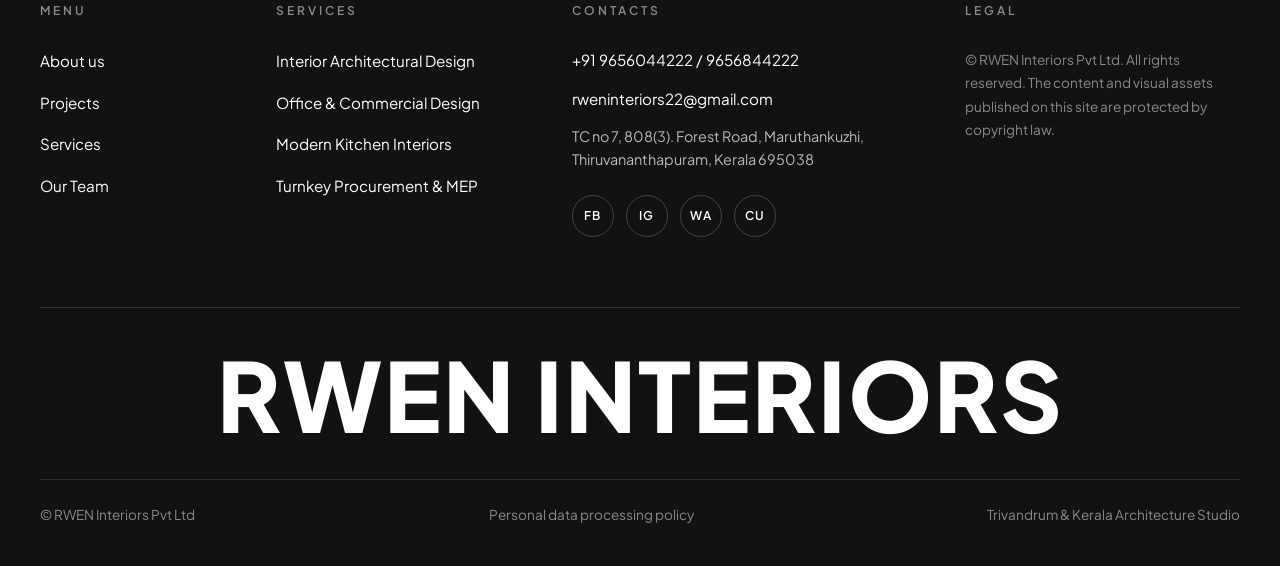
==== commit a595eca4: "uiiii" ====
--- a/aboutt.html
+++ b/aboutt.html
@@ -202,49 +202,71 @@
     </section>
   </main>
 
-  <!-- SITE FOOTER -->
+  <!-- SITE FOOTER (EXACT MATCH TO REFERENCE SCREENSHOT) -->
   <footer class="site-footer">
     <div class="container">
-      <div class="footer-top">
-        <div class="footer-brand">
-          <a href="index.html">
-            <img src="logo.png" alt="RWEN Interiors Logo" class="footer-logo-img">
-          </a>
-          <p class="footer-tagline">Construction & Interiors</p>
-        </div>
-
-        <div class="footer-nav-col">
-          <h4>Navigation</h4>
-          <ul>
-            <li><a href="index.html">Home</a></li>
-            <li><a href="aboutt.html">About Us</a></li>
+      <div class="footer-top-columns">
+        <!-- Col 1: MENU -->
+        <div class="footer-col-item">
+          <span class="footer-col-header">MENU</span>
+          <ul class="footer-link-list">
+            <li><a href="aboutt.html">About us</a></li>
+            <li><a href="gallery.html">Projects</a></li>
             <li><a href="index.html#services">Services</a></li>
-            <li><a href="gallery.html">Portfolio</a></li>
-            <li><a href="blog.html">Blog</a></li>
-            <li><a href="contact.html">Contact</a></li>
+            <li><a href="aboutt.html">Our Team</a></li>
           </ul>
         </div>
 
-        <div class="footer-contact-info">
-          <h4>Studio Details</h4>
-          <p>TC no 7, 808(3). Forest Road, Maruthankuzhi, Thiruvananthapuram, Kerala 695038</p>
-          <p>Tel: +91 9656044222 / +91 9656844222</p>
-          <p>Email: rweninteriors22@gmail.com</p>
-
-          <div class="footer-socials">
-            <a href="https://www.facebook.com/rwenconstructionandinteriors/" target="_blank" class="social-icon-btn" aria-label="Facebook"><i class="fab fa-facebook-f"></i></a>
-            <a href="https://www.instagram.com/rwenconstructionandinteriors/?hl=en" target="_blank" class="social-icon-btn" aria-label="Instagram"><i class="fab fa-instagram"></i></a>
-            <a href="#" class="social-icon-btn" aria-label="WhatsApp"><i class="fab fa-whatsapp"></i></a>
-          </div>
-        </div>
-      </div>
-
-      <div class="footer-bottom">
-        <p>© 2026 RWEN Interiors Pvt Ltd. All rights reserved.</p>
-        <div class="footer-links-inline">
-          <a href="#">Privacy Policy</a>
-          <a href="#">Terms of Use</a>
-        </div>
+        <!-- Col 2: SERVICES -->
+        <div class="footer-col-item">
+          <span class="footer-col-header">SERVICES</span>
+          <ul class="footer-link-list">
+            <li><a href="index.html#services">Interior Architectural Design</a></li>
+            <li><a href="index.html#services">Office & Commercial Design</a></li>
+            <li><a href="index.html#services">Modern Kitchen Interiors</a></li>
+            <li><a href="index.html#services">Turnkey Procurement & MEP</a></li>
+          </ul>
+        </div>
+
+        <!-- Col 3: CONTACTS -->
+        <div class="footer-col-item">
+          <span class="footer-col-header">CONTACTS</span>
+          <div class="footer-contacts-content">
+            <p><a href="tel:+919656044222">+91 9656044222</a> / <a href="tel:+919656844222">9656844222</a></p>
+            <p><a href="mailto:rweninteriors22@gmail.com">rweninteriors22@gmail.com</a></p>
+            <p class="footer-address-text">TC no 7, 808(3). Forest Road, Maruthankuzhi, Thiruvananthapuram, Kerala 695038</p>
+            <div class="footer-pills">
+              <a href="https://www.facebook.com/rwenconstructionandinteriors/" target="_blank" class="pill-btn">FB</a>
+              <a href="https://www.instagram.com/rwenconstructionandinteriors/?hl=en" target="_blank" class="pill-btn">IG</a>
+              <a href="https://wa.me/919656044222" target="_blank" class="pill-btn">WA</a>
+              <a href="contact.html" class="pill-btn">CU</a>
+            </div>
+          </div>
+        </div>
+
+        <!-- Col 4: LEGAL -->
+        <div class="footer-col-item">
+          <span class="footer-col-header">LEGAL</span>
+          <p class="footer-legal-text">
+            © RWEN Interiors Pvt Ltd. All rights reserved. The content and visual assets published on this site are protected by copyright law.
+          </p>
+        </div>
+      </div>
+
+      <div class="footer-divider-line"></div>
+
+      <!-- HUGE STATEMENT BRAND TEXT -->
+      <div class="footer-giant-brand">
+        RWEN INTERIORS
+      </div>
+
+      <div class="footer-divider-line"></div>
+
+      <!-- BOTTOM BAR -->
+      <div class="footer-bottom-flex">
+        <span>© RWEN Interiors Pvt Ltd</span>
+        <a href="#" class="footer-policy-link">Personal data processing policy</a>
+        <span>Trivandrum & Kerala Architecture Studio</span>
       </div>
     </div>
   </footer>
--- a/css/style.css
+++ b/css/style.css
@@ -1016,135 +1016,166 @@
 }
 
 /* ==========================================================================
-   SECTION 6: FOOTER (RESTORED OLD DESIGN WITH UPDATED ITEM COLORS)
+   SECTION 6: SITE FOOTER (EXACT MATCH TO REFERENCE SCREENSHOT)
    ========================================================================== */
 .site-footer {
-  background-color: #3b4237; /* Dark Olive Charcoal Palette */
-  color: #e2e6df;
-  padding: 90px 0 40px 0;
+  background-color: #121212;
+  color: #e5e5e5;
+  padding: 100px 0 40px 0;
   position: relative;
   font-family: var(--font-sans);
 }
 
-.footer-top {
-  display: flex;
-  justify-content: space-between;
-  align-items: flex-start;
-  flex-wrap: wrap;
-  gap: 60px;
+.footer-top-columns {
+  display: grid;
+  grid-template-columns: 1fr 1.3fr 1.8fr 1.4fr;
+  gap: 40px;
   margin-bottom: 70px;
 }
 
-.footer-brand {
-  display: flex;
-  flex-direction: column;
-  max-width: 400px;
-}
-
-.footer-logo-img {
-  height: 52px;
-  width: auto;
-  object-fit: contain;
+@media (max-width: 1024px) {
+  .footer-top-columns {
+    grid-template-columns: repeat(2, 1fr);
+    gap: 40px;
+  }
+}
+
+@media (max-width: 600px) {
+  .footer-top-columns {
+    grid-template-columns: 1fr;
+    gap: 36px;
+  }
+}
+
+.footer-col-header {
   display: block;
-  margin-bottom: 14px;
-}
-
-.footer-tagline {
-  font-size: 0.85rem;
+  font-size: 0.75rem;
   letter-spacing: 3px;
   text-transform: uppercase;
+  color: rgba(255, 255, 255, 0.5);
+  font-weight: 600;
+  margin-bottom: 28px;
+}
+
+.footer-link-list {
+  list-style: none;
+  display: flex;
+  flex-direction: column;
+  gap: 16px;
+}
+
+.footer-link-list a {
+  font-size: 0.95rem;
+  color: #ffffff;
+  font-weight: 400;
+  transition: var(--transition-fast);
+}
+
+.footer-link-list a:hover {
   color: var(--accent-gold);
-  font-weight: 500;
-  margin-top: 4px;
-}
-
-.footer-nav-col h4,
-.footer-contact-info h4 {
-  font-size: 0.85rem;
-  text-transform: uppercase;
-  letter-spacing: 2.5px;
-  margin-bottom: 22px;
+  padding-left: 4px;
+}
+
+.footer-contacts-content {
+  display: flex;
+  flex-direction: column;
+  gap: 14px;
+  font-size: 0.95rem;
   color: #ffffff;
-  font-weight: 600;
-}
-
-.footer-nav-col ul {
-  list-style: none;
-  display: flex;
-  flex-direction: column;
-  gap: 14px;
-}
-
-.footer-nav-col ul a {
-  font-size: 0.95rem;
-  color: #d1d6ce;
+}
+
+.footer-contacts-content a {
+  color: #ffffff;
   transition: var(--transition-fast);
 }
 
-.footer-nav-col ul a:hover {
-  color: #ffffff;
-  padding-left: 6px;
-}
-
-.footer-contact-info {
-  display: flex;
-  flex-direction: column;
+.footer-contacts-content a:hover {
+  color: var(--accent-gold);
+}
+
+.footer-address-text {
+  color: rgba(255, 255, 255, 0.7);
+  font-size: 0.9rem;
+  line-height: 1.6;
+  max-width: 340px;
+}
+
+.footer-pills {
+  display: flex;
   gap: 12px;
-  font-size: 0.95rem;
-  color: #d1d6ce;
-  max-width: 320px;
-  line-height: 1.6;
-}
-
-.footer-socials {
-  display: flex;
-  gap: 16px;
-  margin-top: 18px;
-}
-
-.social-icon-btn {
+  margin-top: 10px;
+}
+
+.pill-btn {
   width: 42px;
   height: 42px;
   border-radius: 50%;
-  border: 1px solid rgba(255, 255, 255, 0.25);
+  border: 1px solid rgba(255, 255, 255, 0.2);
   display: flex;
   align-items: center;
   justify-content: center;
-  color: var(--accent-gold);
+  font-size: 0.75rem;
+  font-weight: 600;
+  letter-spacing: 1px;
+  color: #ffffff;
+  text-decoration: none;
   transition: var(--transition-fast);
 }
 
-.social-icon-btn:hover {
-  background: var(--accent-gold);
-  color: #3b4237;
-  border-color: var(--accent-gold);
-  transform: translateY(-3px);
-}
-
-.footer-bottom {
-  border-top: 1px solid rgba(255, 255, 255, 0.12);
-  padding-top: 30px;
+.pill-btn:hover {
+  background-color: #ffffff;
+  color: #121212;
+  border-color: #ffffff;
+  transform: translateY(-2px);
+}
+
+.footer-legal-text {
+  font-size: 0.85rem;
+  color: rgba(255, 255, 255, 0.5);
+  line-height: 1.7;
+  max-width: 320px;
+}
+
+.footer-divider-line {
+  width: 100%;
+  height: 1px;
+  background-color: rgba(255, 255, 255, 0.12);
+}
+
+/* HUGE STATEMENT BRAND TEXT */
+.footer-giant-brand {
+  font-family: var(--font-sans);
+  font-size: clamp(3.2rem, 7.5vw, 8rem);
+  font-weight: 800;
+  letter-spacing: 2px;
+  text-transform: uppercase;
+  color: #ffffff;
+  text-align: center;
+  padding: 40px 0;
+  line-height: 0.95;
+  white-space: nowrap;
+  overflow: hidden;
+}
+
+/* BOTTOM BAR FLEX */
+.footer-bottom-flex {
   display: flex;
   justify-content: space-between;
   align-items: center;
+  padding-top: 24px;
   font-size: 0.85rem;
-  color: rgba(255, 255, 255, 0.6);
+  color: rgba(255, 255, 255, 0.5);
   flex-wrap: wrap;
-  gap: 20px;
-}
-
-.footer-links-inline {
-  display: flex;
-  gap: 24px;
-}
-
-.footer-links-inline a {
-  color: rgba(255, 255, 255, 0.65);
+  gap: 16px;
+}
+
+.footer-policy-link {
+  color: rgba(255, 255, 255, 0.5);
   transition: var(--transition-fast);
 }
 
-.footer-links-inline a:hover {
-  color: var(--accent-gold);
+.footer-policy-link:hover {
+  color: #ffffff;
 }
 
 /* Modal Popup for Services / Inquiry */
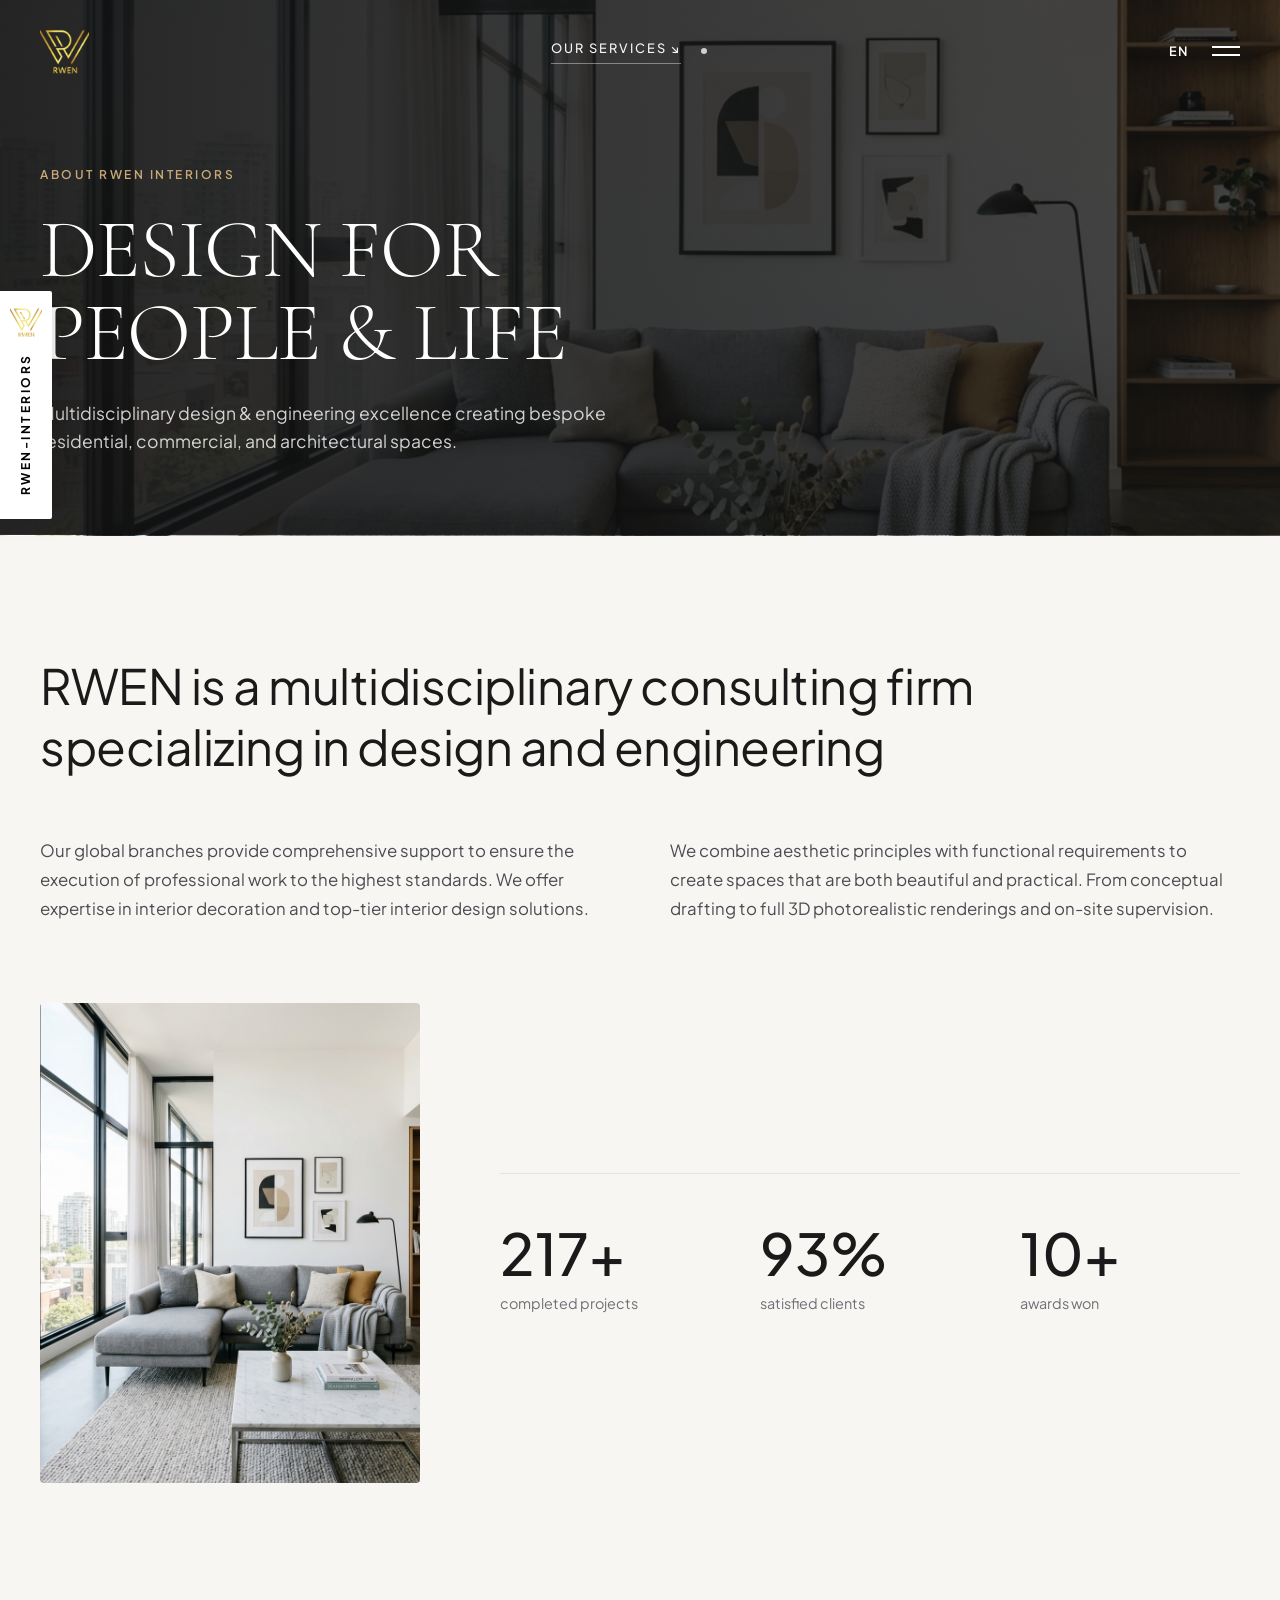
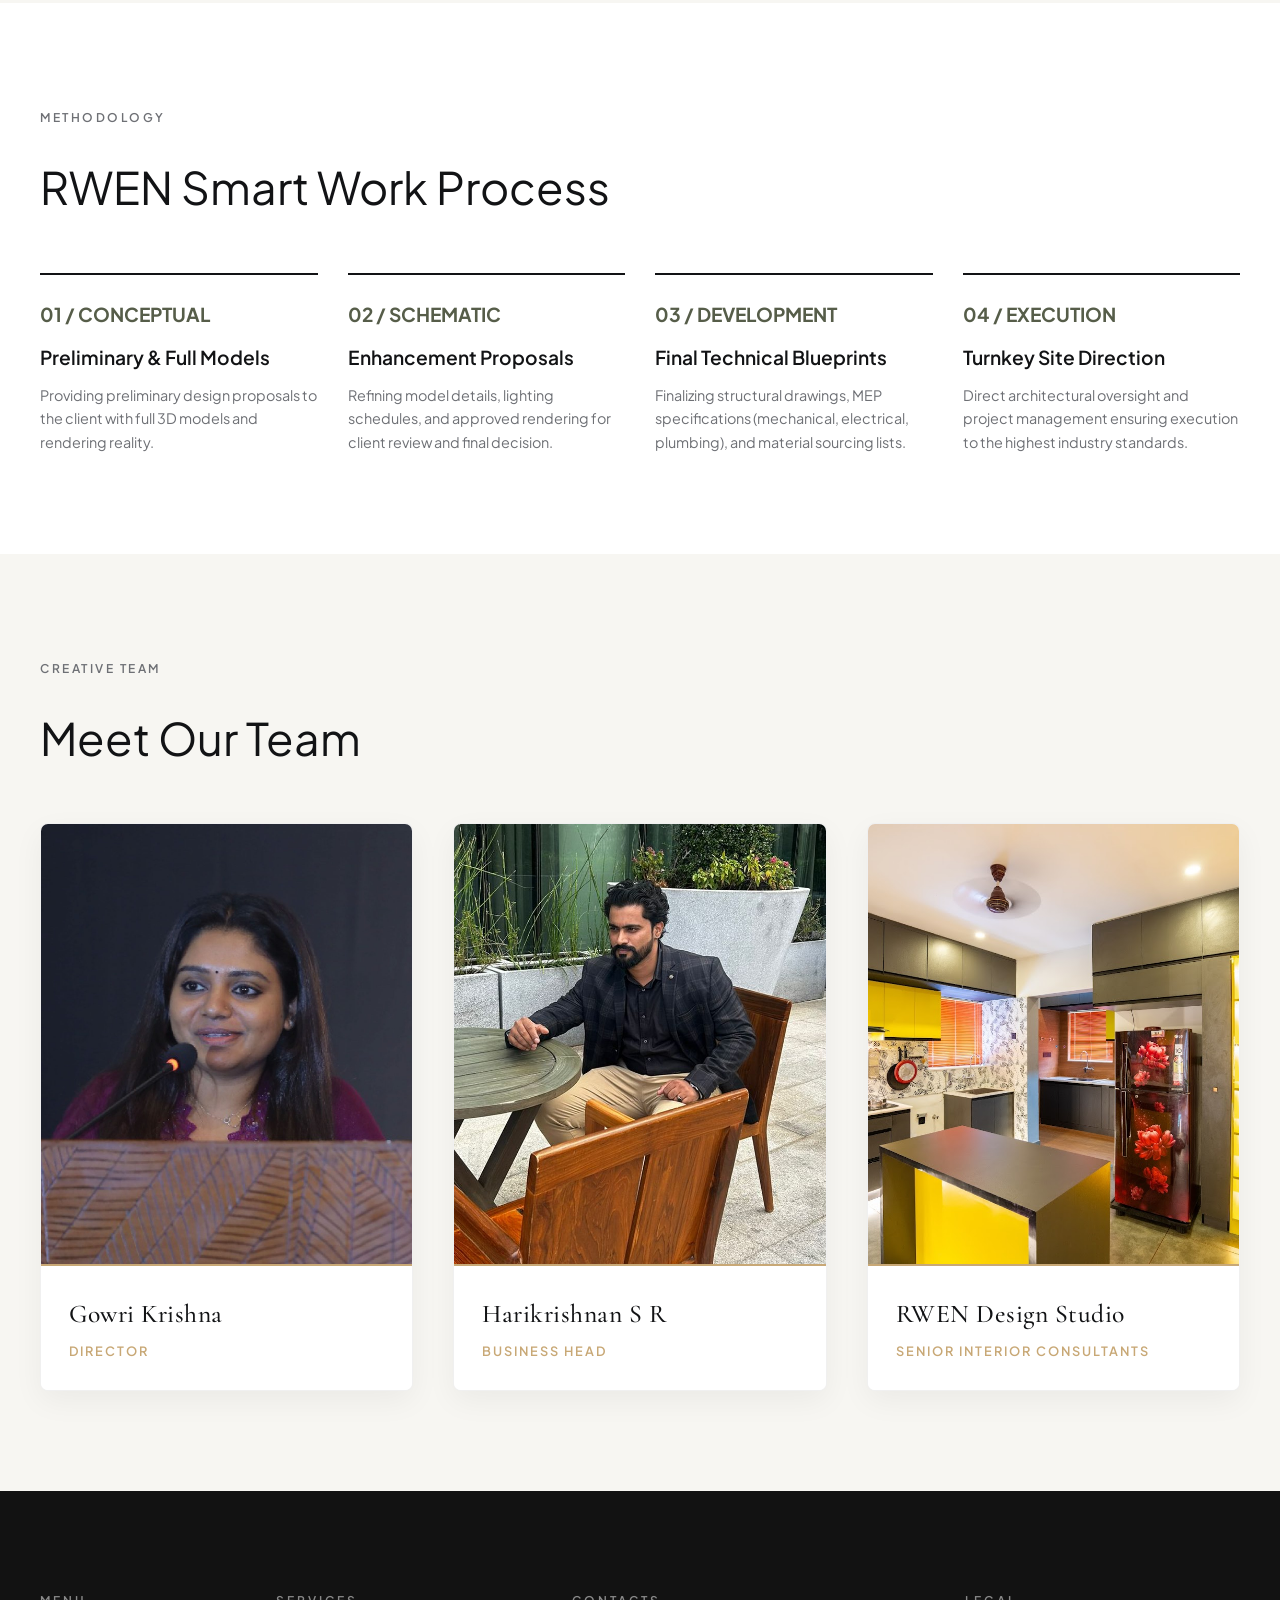
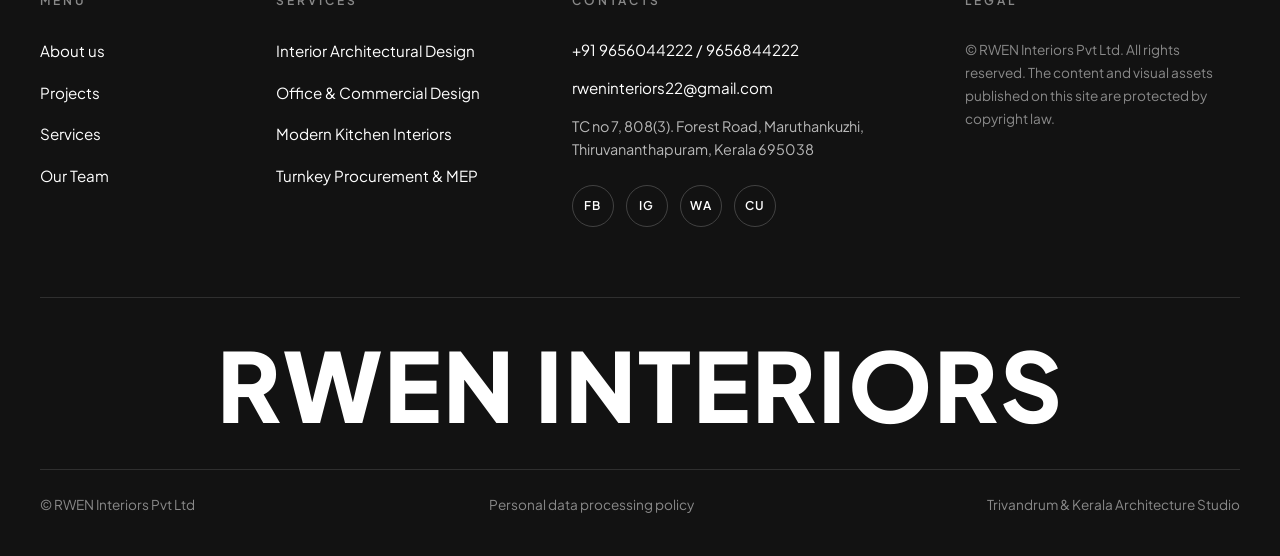
==== commit 496e2337: "uii" ====
--- a/aboutt.html
+++ b/aboutt.html
@@ -68,8 +68,8 @@
       <div class="container">
         <span class="section-label" style="color: var(--accent-gold);">ABOUT RWEN INTERIORS</span>
         <h1 class="about-hero-title">DESIGN FOR<br>PEOPLE & LIFE</h1>
-        <p class="hero-subtitle">
-          Multidisciplinary design & engineering excellence
+        <p class="blog-hero-desc">
+          Multidisciplinary design & engineering excellence creating bespoke residential, commercial, and architectural spaces.
         </p>
       </div>
     </section>
--- a/css/style.css
+++ b/css/style.css
@@ -389,6 +389,20 @@
   left: 0;
   width: 100%;
   height: 100%;
+  overflow: hidden;
+  z-index: 0;
+}
+
+.hero-bg-video {
+  position: absolute;
+  top: 50%;
+  left: 50%;
+  width: 100%;
+  height: 100%;
+  min-width: 100%;
+  min-height: 100%;
+  object-fit: cover;
+  transform: translate(-50%, -50%);
   z-index: 1;
 }
 
@@ -396,6 +410,10 @@
   width: 100%;
   height: 100%;
   object-fit: cover;
+  position: absolute;
+  top: 0;
+  left: 0;
+  z-index: 0;
   filter: brightness(0.45) contrast(1.1);
   transform: scale(1.05);
   animation: heroZoom 20s infinite alternate ease-in-out;
@@ -1226,15 +1244,39 @@
 }
 
 /* ==========================================================================
-   BLOG PAGE STYLES
+   SUBPAGE HERO SECTIONS WITH BACKGROUND IMAGES
    ========================================================================== */
+.about-hero,
+.gallery-hero,
+.blog-hero,
+.contact-hero {
+  padding: 160px 0 80px 0;
+  position: relative;
+  background-color: #121212;
+  color: #ffffff;
+  background-size: cover;
+  background-position: center center;
+  background-repeat: no-repeat;
+  border-bottom: 1px solid rgba(255, 255, 255, 0.1);
+}
+
+.about-hero {
+  background-image: linear-gradient(to right, rgba(18, 18, 18, 0.92) 0%, rgba(18, 18, 18, 0.72) 100%), url('../images/about_interior.jpg');
+}
+
+.gallery-hero {
+  background-image: linear-gradient(to right, rgba(18, 18, 18, 0.92) 0%, rgba(18, 18, 18, 0.72) 100%), url('../images/rwen_p1.jpg');
+}
+
 .blog-hero {
-  padding: 160px 0 60px 0;
-  background-color: var(--bg-dark);
-  color: var(--text-light);
-  border-bottom: 1px solid var(--border-dark);
-}
-
+  background-image: linear-gradient(to right, rgba(18, 18, 18, 0.92) 0%, rgba(18, 18, 18, 0.72) 100%), url('../images/service_banner.jpg');
+}
+
+.contact-hero {
+  background-image: linear-gradient(to right, rgba(18, 18, 18, 0.92) 0%, rgba(18, 18, 18, 0.72) 100%), url('../images/contact_1.jpg');
+}
+
+.about-hero-title,
 .blog-hero-title {
   font-family: var(--font-serif);
   font-size: clamp(3rem, 6.5vw, 6.5rem);
@@ -1243,11 +1285,12 @@
   letter-spacing: -1px;
   line-height: 1;
   margin-bottom: 20px;
+  color: #ffffff;
 }
 
 .blog-hero-desc {
   font-size: 1.1rem;
-  color: var(--text-light-muted);
+  color: rgba(255, 255, 255, 0.8);
   max-width: 600px;
   line-height: 1.6;
 }
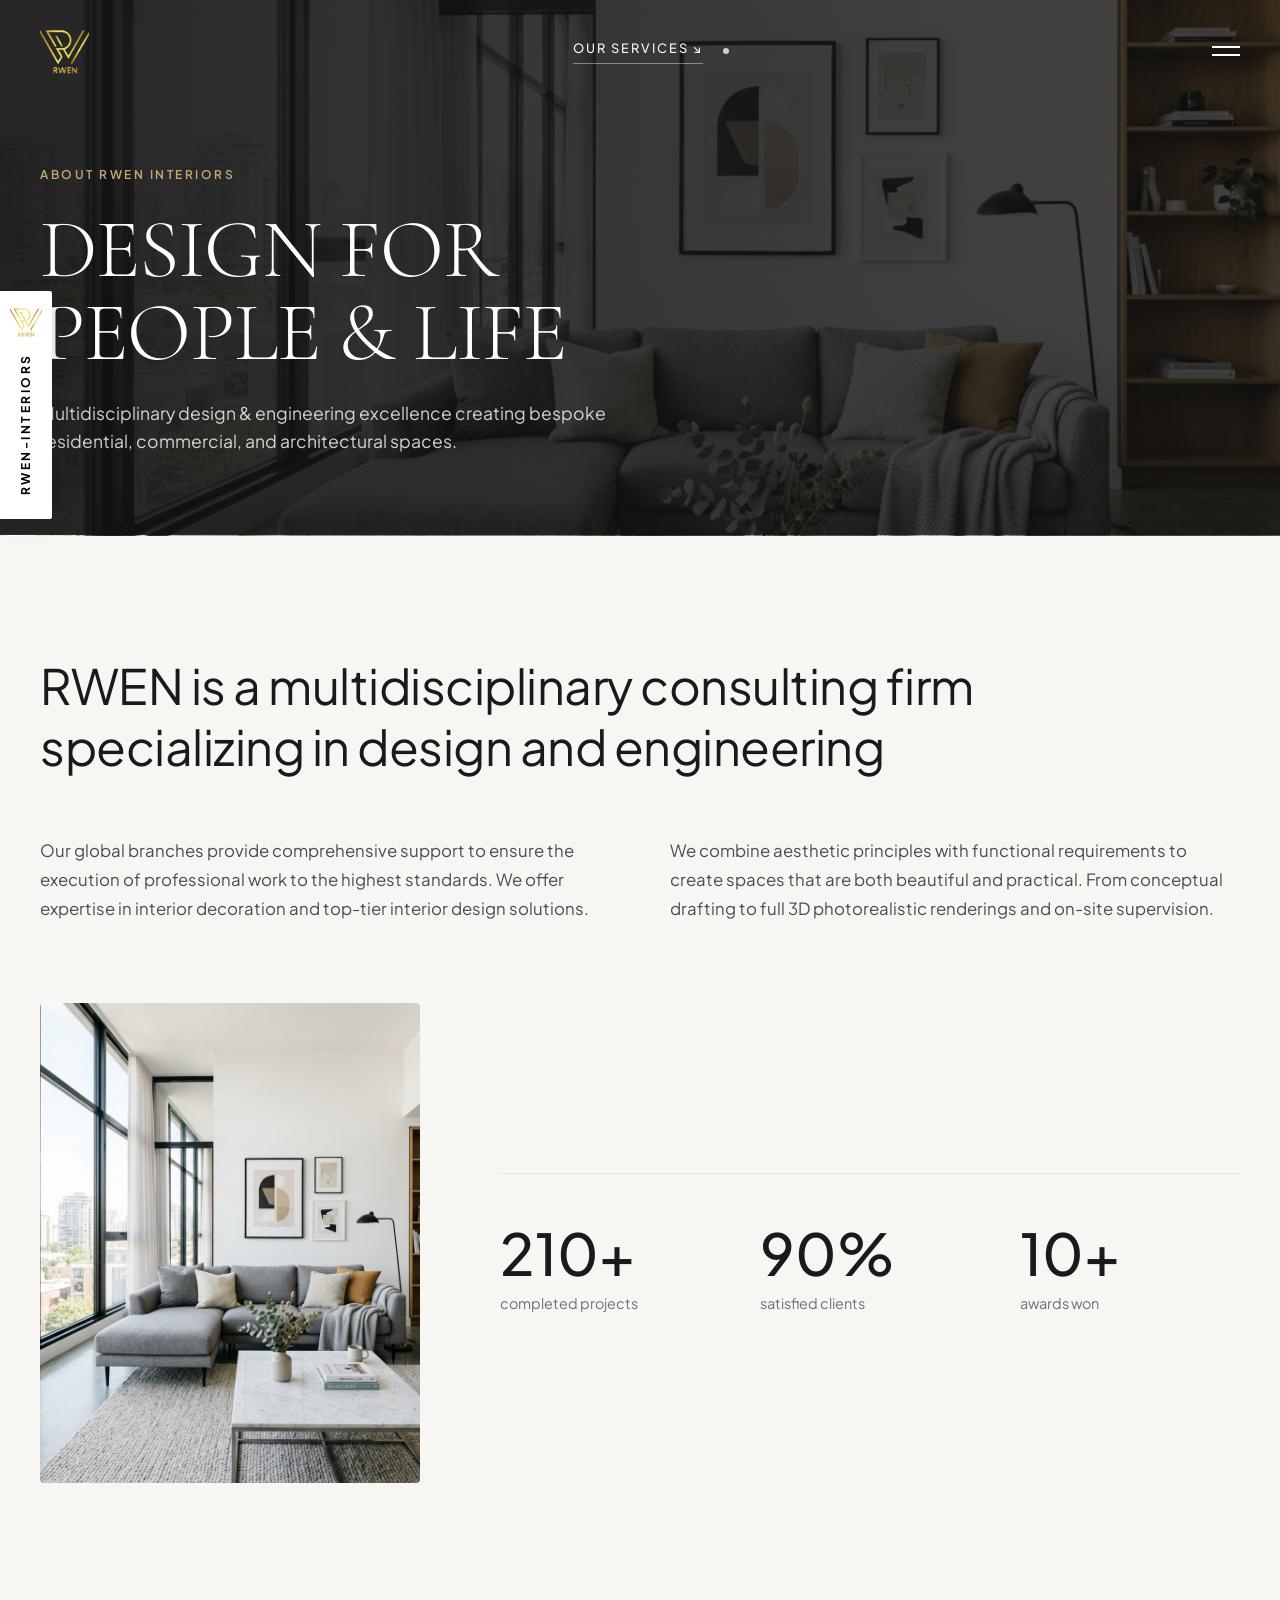
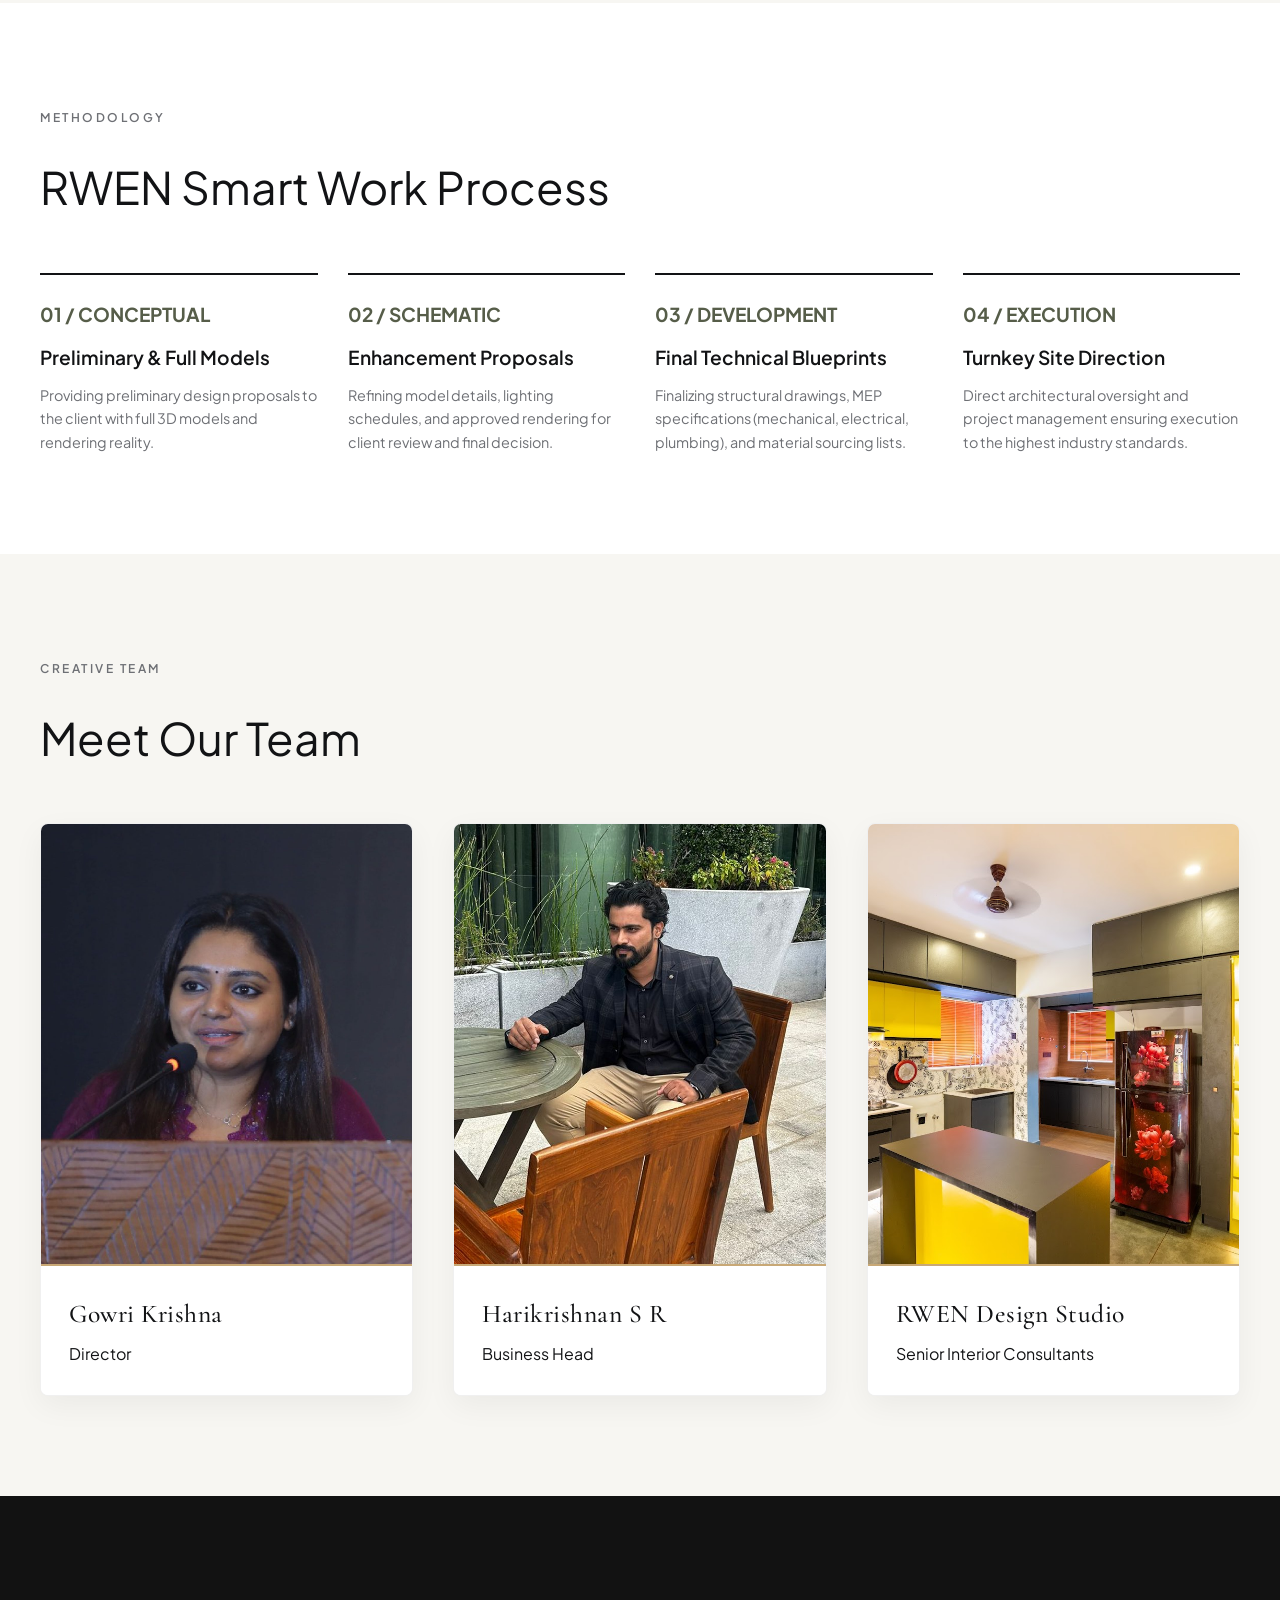
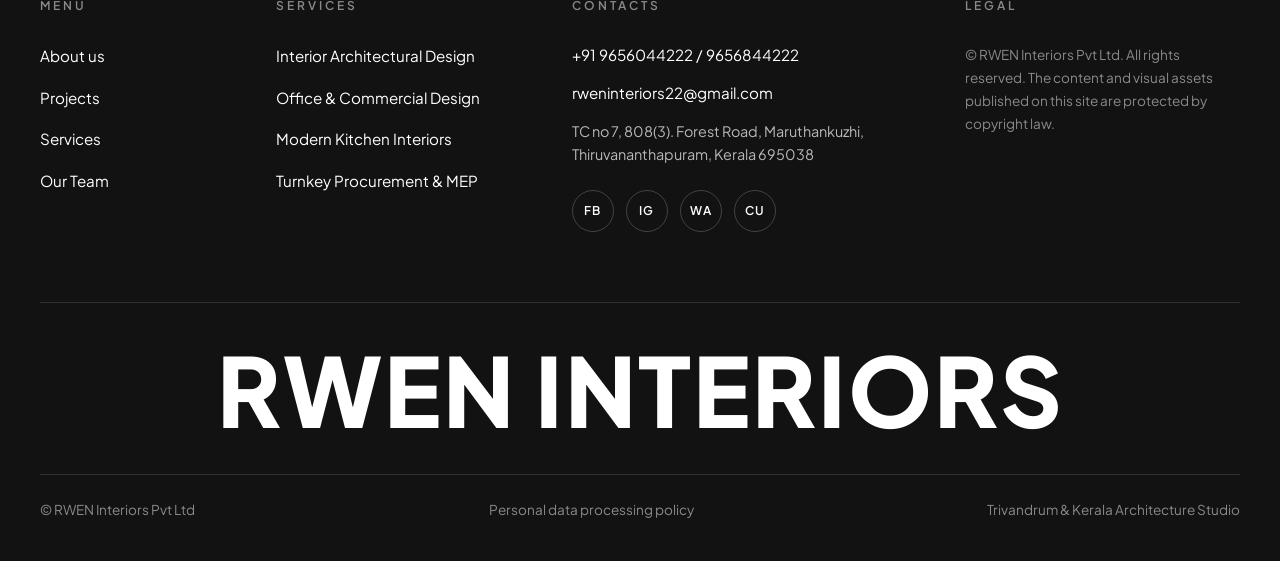
==== commit 1768a0ab: "UII" ====
--- a/aboutt.html
+++ b/aboutt.html
@@ -34,9 +34,7 @@
       </div>
 
       <div class="nav-right">
-        <div class="lang-switch">
-          <span class="lang-btn active">EN</span>
-        </div>
+  
         <div class="menu-toggle" aria-label="Toggle navigation">
           <span></span>
           <span></span>
--- a/css/style.css
+++ b/css/style.css
@@ -1713,13 +1713,26 @@
   letter-spacing: 0.5px;
 }
 
-.team-role {
-  font-size: 0.8rem;
-  text-transform: uppercase;
-  letter-spacing: 2px;
-  color: var(--accent-gold);
-  font-weight: 600;
-  display: block;
+/* ==========================================================================
+   CONTACT MAP SECTION
+   ========================================================================== */
+.contact-map-section {
+  padding: 80px 0 100px 0;
+  background-color: #ffffff;
+  border-top: 1px solid rgba(0, 0, 0, 0.06);
+}
+
+.map-wrapper {
+  width: 100%;
+  border-radius: 8px;
+  overflow: hidden;
+  box-shadow: 0 15px 40px rgba(0, 0, 0, 0.08);
+  border: 1px solid rgba(0, 0, 0, 0.08);
+  transition: transform 0.4s ease, box-shadow 0.4s ease;
+}
+
+.map-wrapper:hover {
+  box-shadow: 0 20px 50px rgba(0, 0, 0, 0.12);
 }
 
 /* ==========================================================================
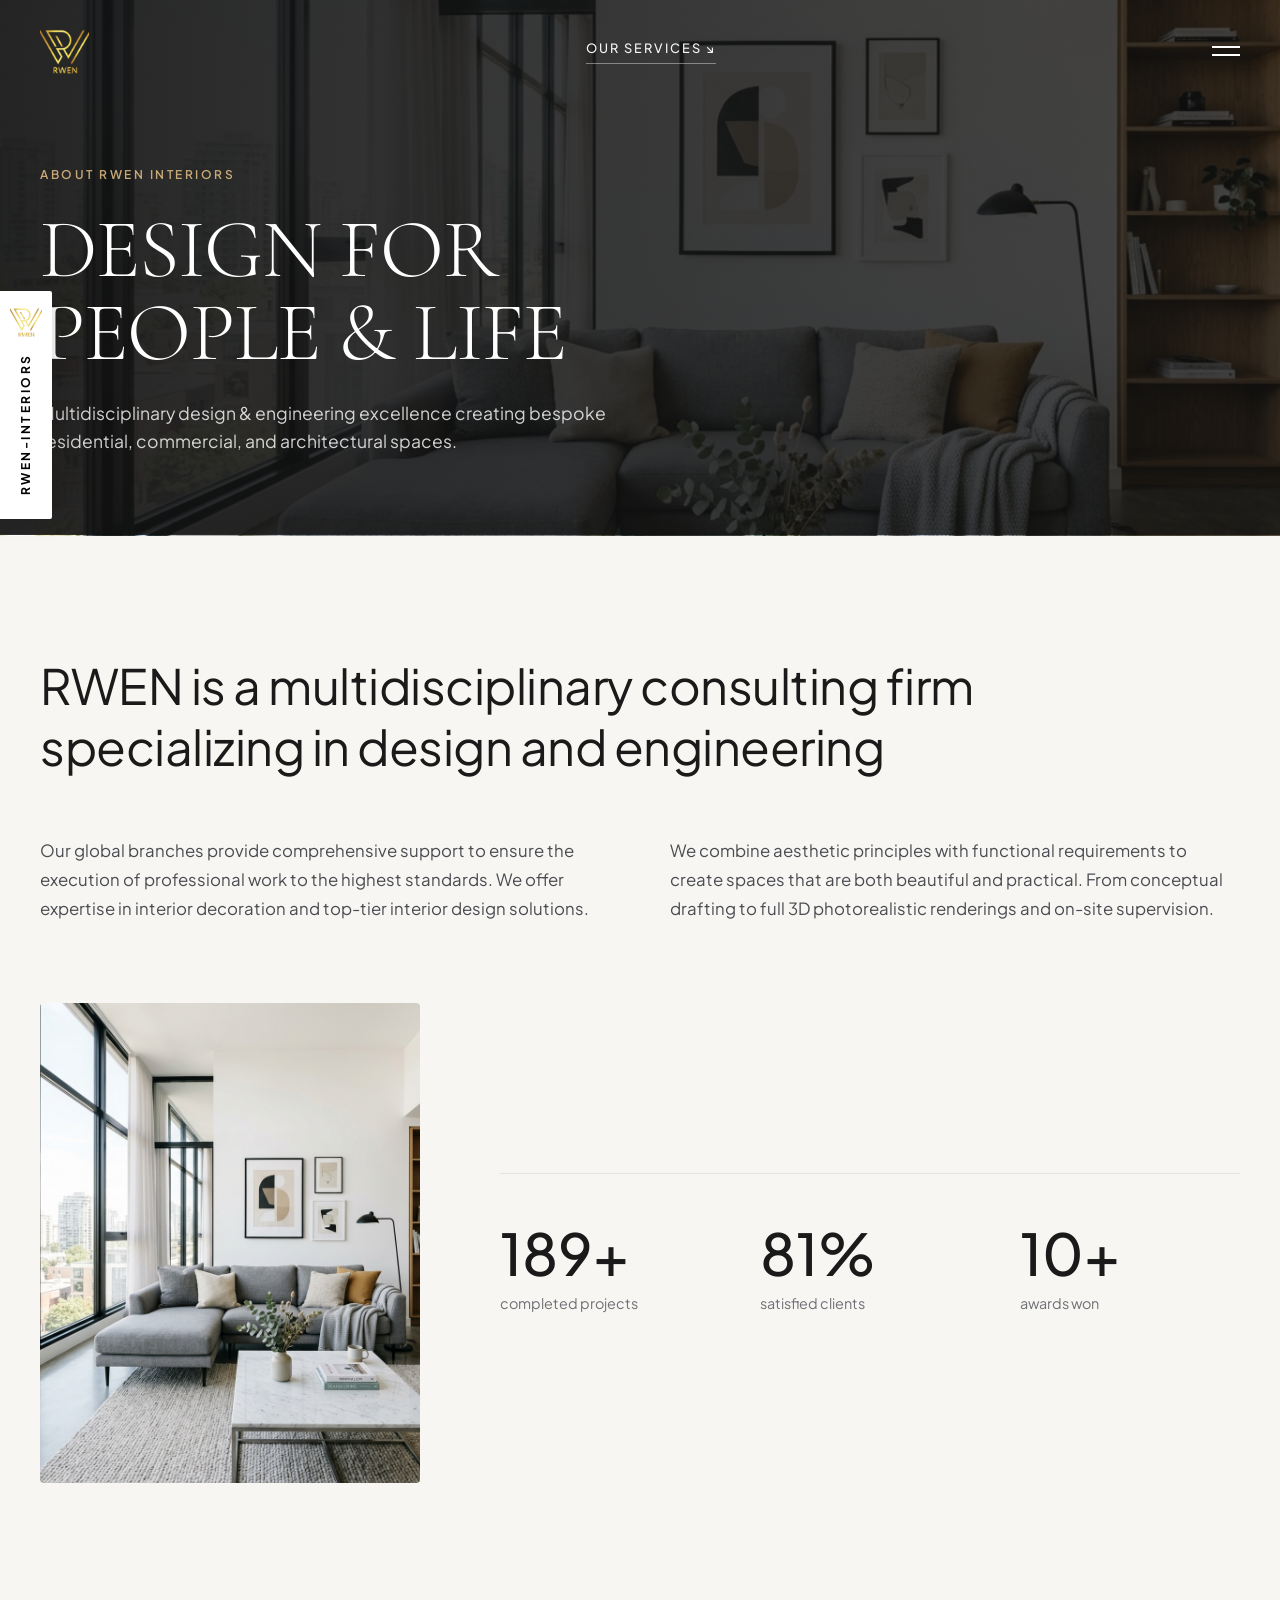
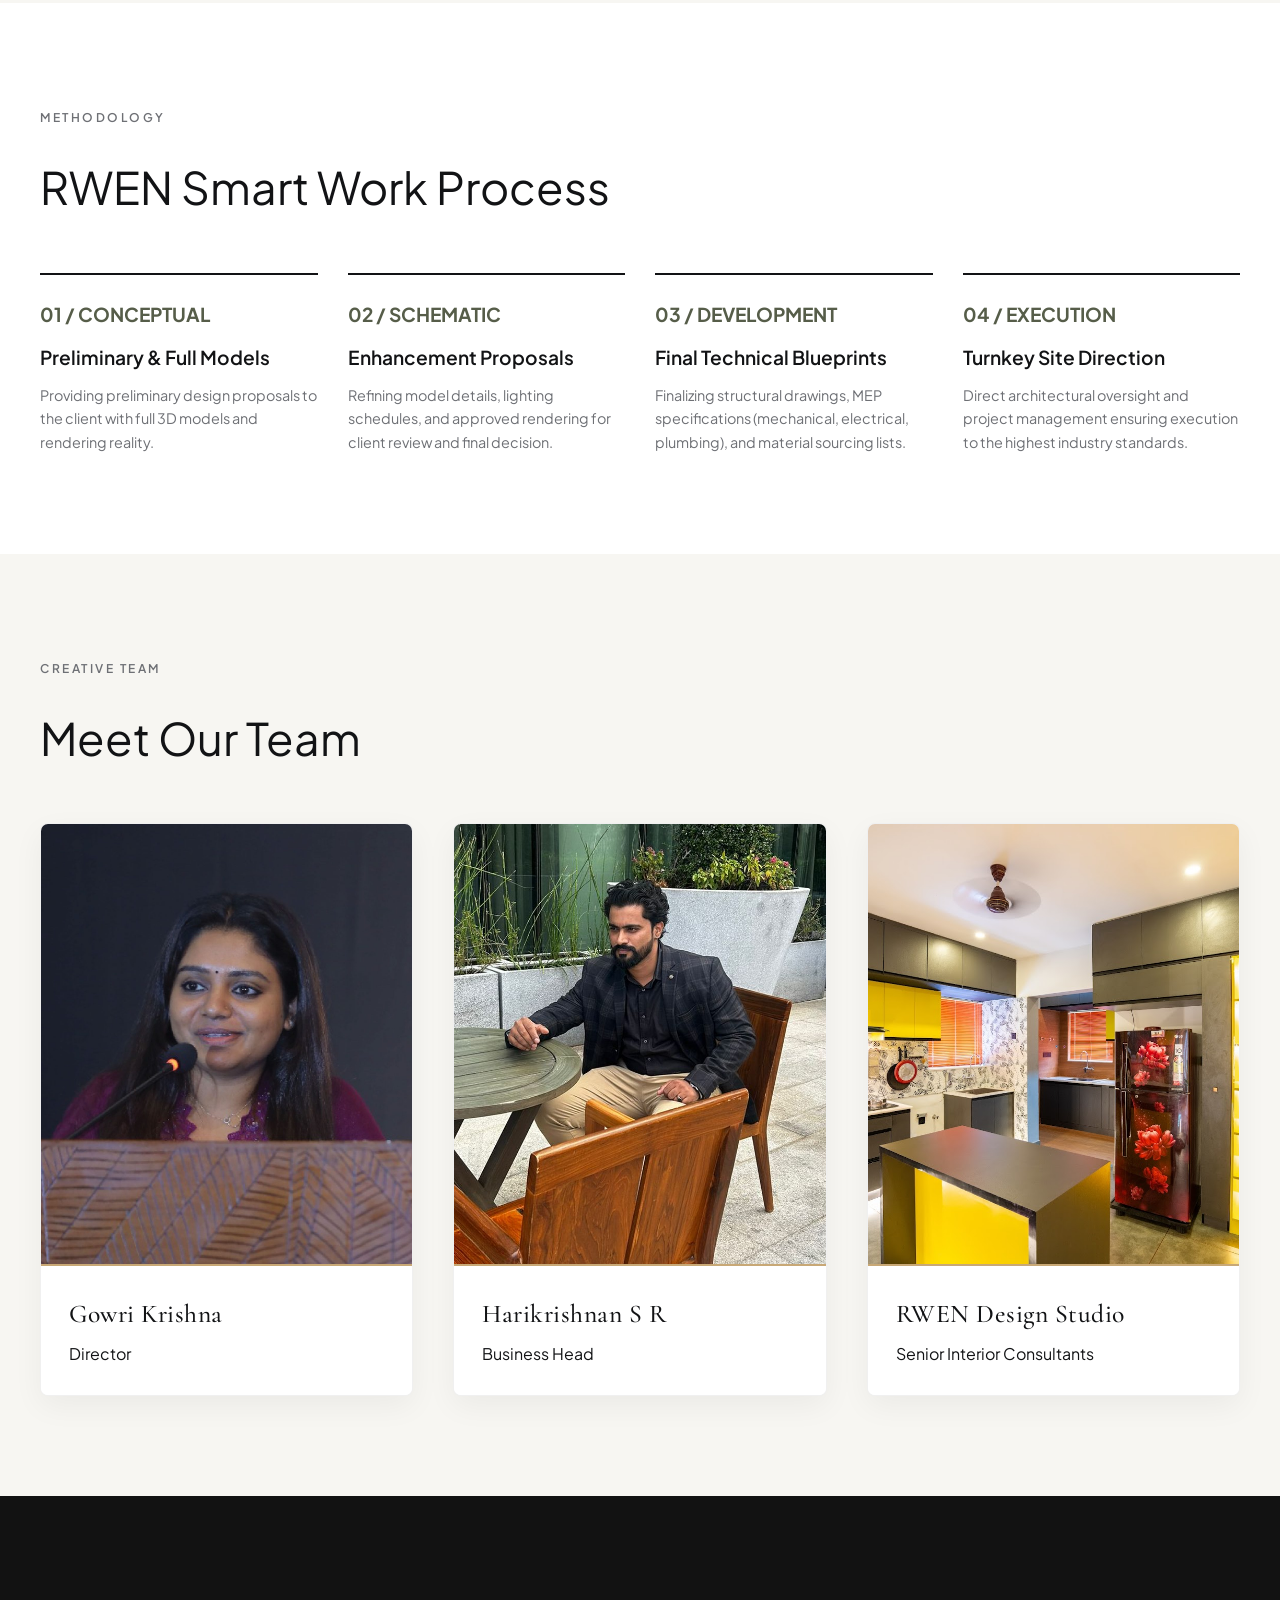
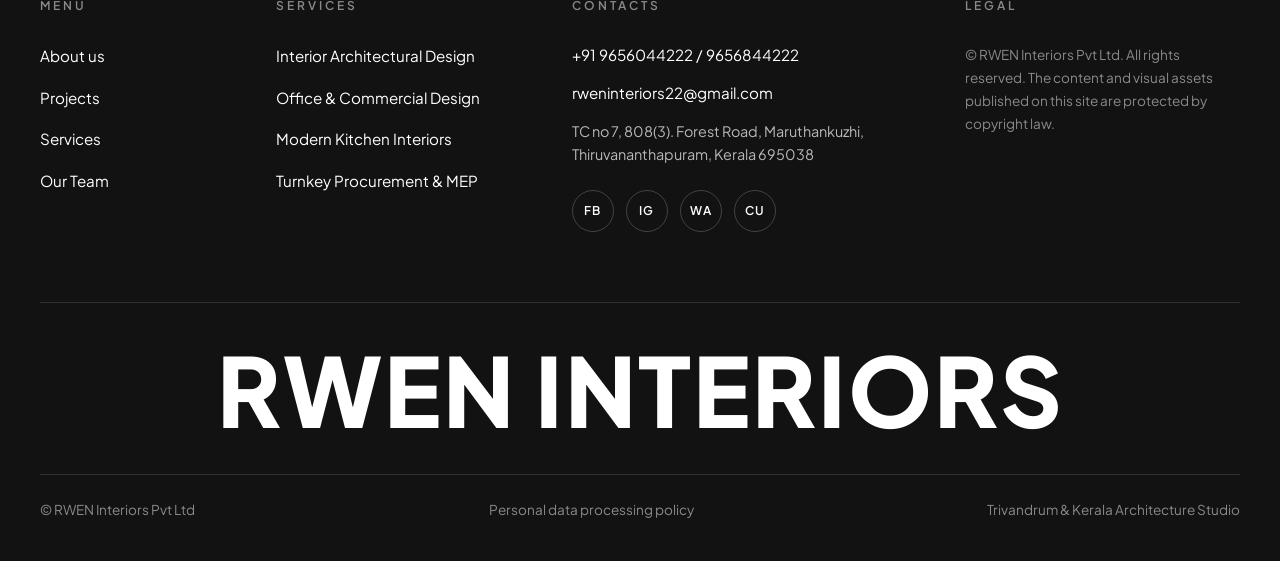
==== commit cae667f0: "UIII" ====
--- a/aboutt.html
+++ b/aboutt.html
@@ -30,7 +30,7 @@
         <a href="index.html#services" class="nav-services-btn trigger-modal">
           OUR SERVICES ↘
         </a>
-        <div class="nav-dot"></div>
+        <!-- <div class="nav-dot"></div> -->
       </div>
 
       <div class="nav-right">
